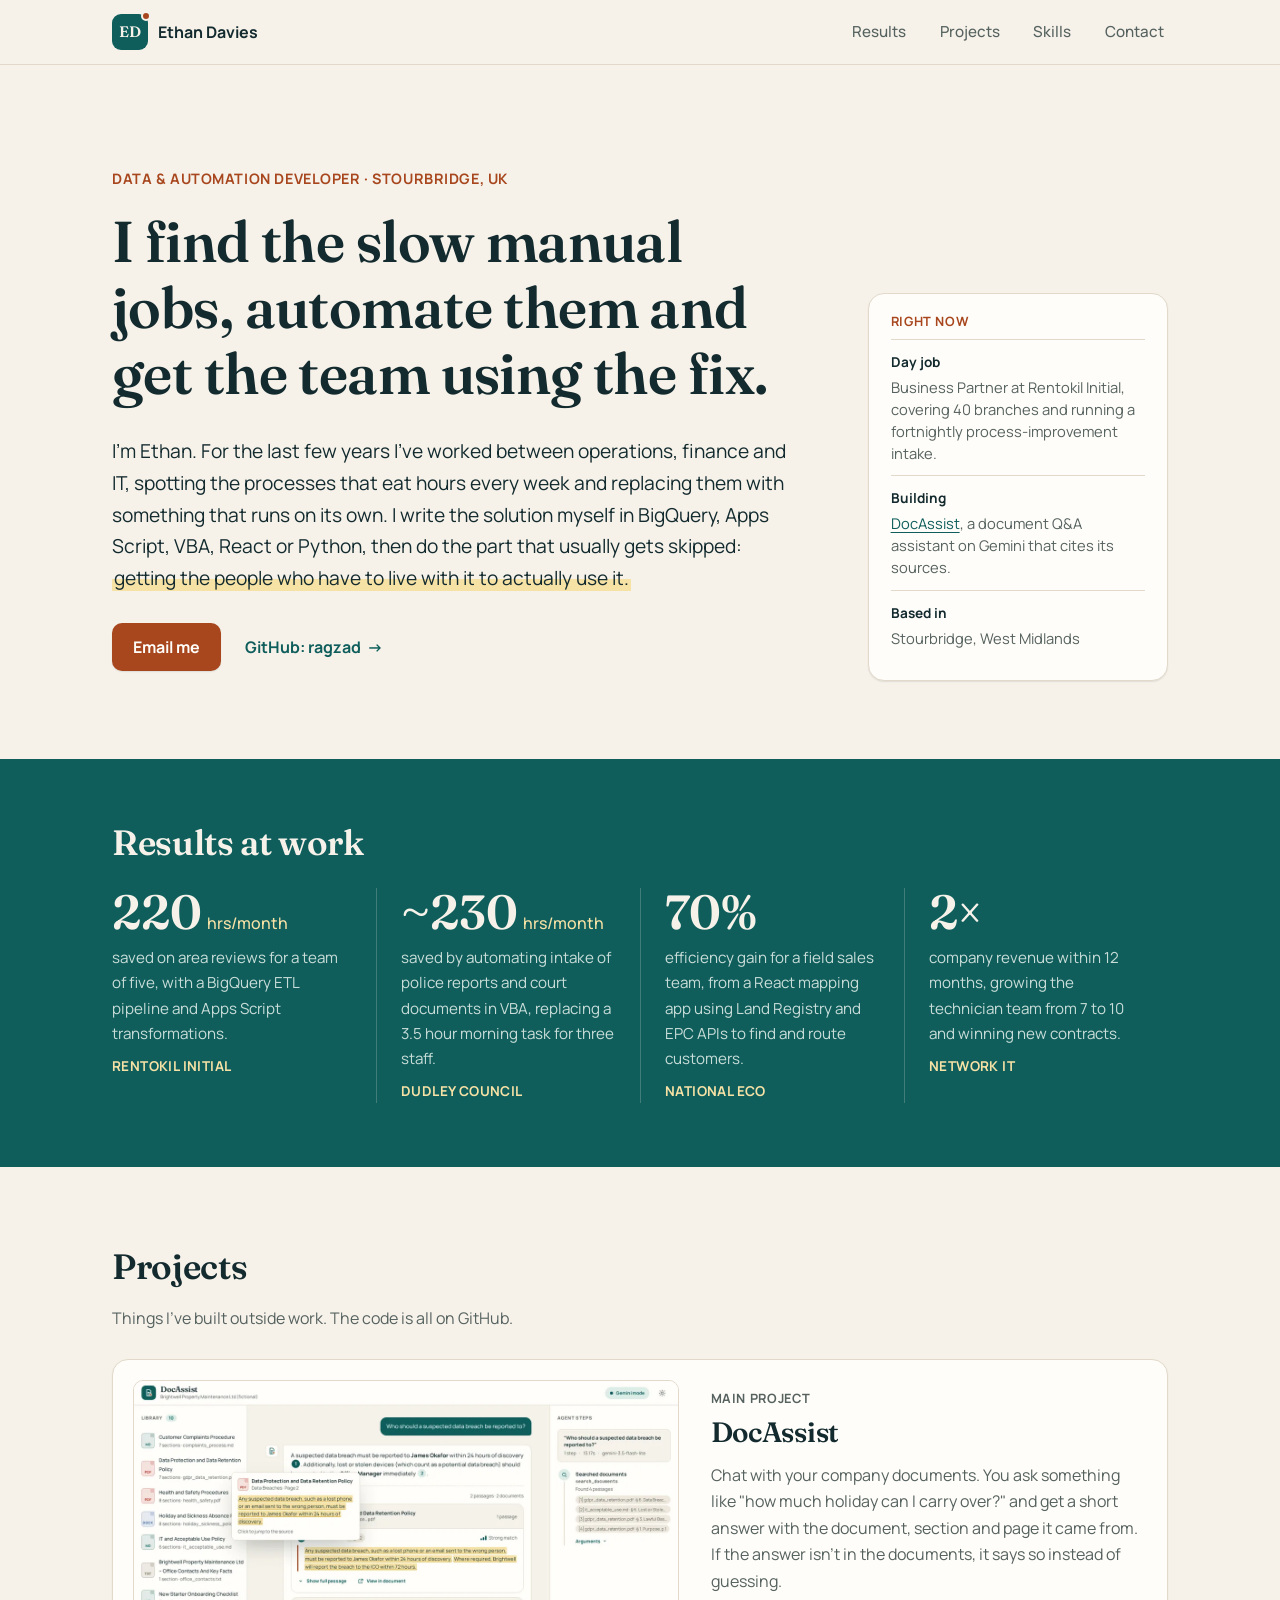
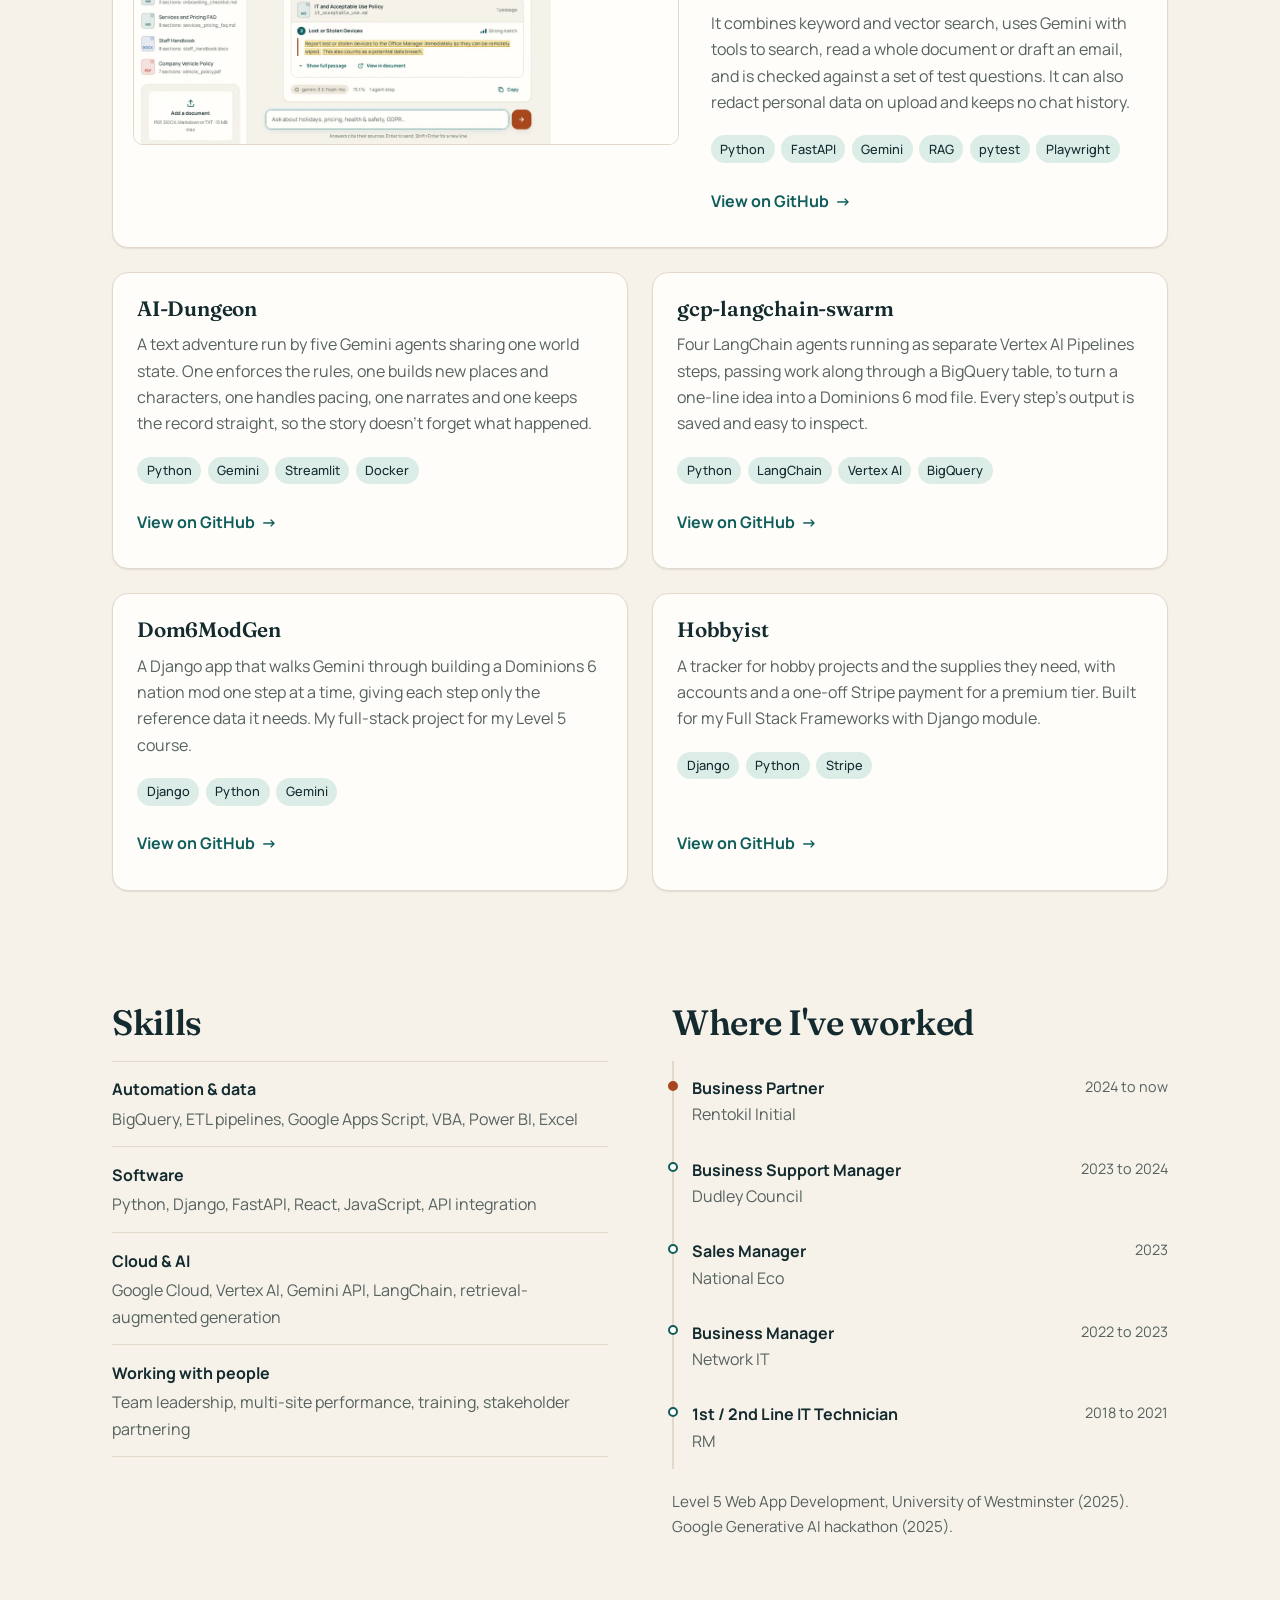
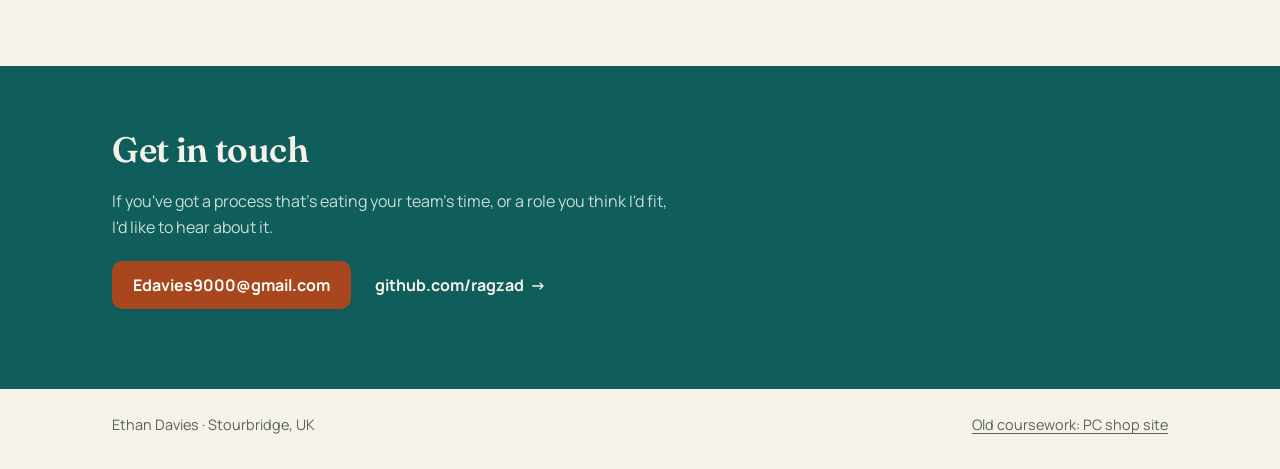
==== index.html @ d1c9dbea "new portfolio homepage" ====
<!doctype html>
<html lang="en-GB">
<head>
  <meta charset="utf-8">
  <meta name="viewport" content="width=device-width, initial-scale=1">
  <title>Ethan Davies · Data &amp; automation developer</title>
  <meta name="description" content="Ethan Davies, data and automation developer in Stourbridge, UK. BigQuery, Apps Script, VBA, Power BI, Python and Gemini.">
  <meta name="color-scheme" content="light dark">
  <meta name="theme-color" content="#0F5E5C">
  <meta property="og:title" content="Ethan Davies · Data &amp; automation developer">
  <meta property="og:description" content="I find slow manual processes, build the automation and get teams using it.">
  <meta property="og:type" content="website">
  <meta property="og:url" content="https://ragzad.github.io/">
  <meta property="og:image" content="https://ragzad.github.io/assets/docassist.jpg">
  <link rel="icon" href="data:image/svg+xml,%3Csvg xmlns='http://www.w3.org/2000/svg' viewBox='0 0 32 32'%3E%3Crect width='32' height='32' rx='7' fill='%230F5E5C'/%3E%3Ctext x='6' y='22' font-family='Georgia,serif' font-size='16' font-weight='700' fill='%23F6F2EA'%3EED%3C/text%3E%3Ccircle cx='26' cy='7' r='3' fill='%23A8471E'/%3E%3C/svg%3E">
  <link rel="preconnect" href="https://fonts.googleapis.com">
  <link rel="preconnect" href="https://fonts.gstatic.com" crossorigin>
  <link rel="stylesheet" href="https://fonts.googleapis.com/css2?family=Fraunces:opsz,wght@9..144,500;9..144,600&family=Manrope:wght@400;500;700&display=swap">
  <link rel="stylesheet" href="assets/site.css">
</head>
<body>
  <a class="skip" href="#main">Skip to content</a>

  <header class="top">
    <div class="wrap top-inner">
      <a class="brand" href="#top" aria-label="Ethan Davies, home">
        <span class="mark" aria-hidden="true">ED</span>
        <span class="brand-name">Ethan Davies</span>
      </a>
      <nav aria-label="Sections">
        <ul>
          <li><a href="#results">Results</a></li>
          <li><a href="#projects">Projects</a></li>
          <li><a href="#skills">Skills</a></li>
          <li><a href="#contact">Contact</a></li>
        </ul>
      </nav>
    </div>
  </header>

  <main id="main">
    <section class="hero wrap" id="top" aria-labelledby="hero-title">
      <div class="hero-main">
      <p class="eyebrow">Data &amp; automation developer · Stourbridge, UK</p>
      <h1 id="hero-title">I find the slow manual jobs, automate them and get the team using the fix.</h1>
      <p class="lead">
        I'm Ethan. For the last few years I've worked between operations, finance and IT, spotting the
        processes that eat hours every week and replacing them with something that runs on its own.
        I write the solution myself in BigQuery, Apps Script, VBA, React or Python, then do the part that
        usually gets skipped: <mark>getting the people who have to live with it to actually use it.</mark>
      </p>
      <p class="hero-links">
        <a class="btn" href="mailto:Edavies9000@gmail.com">Email me</a>
        <a class="link-arrow" href="https://github.com/ragzad">GitHub: ragzad</a>
        <!-- CV download: add when ready
        <a class="link-arrow" href="assets/Ethan-Davies-CV.pdf">Download my CV (PDF)</a>
        -->
      </p>
      </div>
      <aside class="now" aria-label="Right now">
        <h2 class="now-title">Right now</h2>
        <dl>
          <div><dt>Day job</dt><dd>Business Partner at Rentokil Initial, covering 40 branches and running a fortnightly process-improvement intake.</dd></div>
          <div><dt>Building</dt><dd><a href="https://github.com/ragzad/DocAssist">DocAssist</a>, a document Q&amp;A assistant on Gemini that cites its sources.</dd></div>
          <div><dt>Based in</dt><dd>Stourbridge, West Midlands</dd></div>
        </dl>
      </aside>
    </section>

    <section class="results" id="results" aria-labelledby="results-title">
      <div class="wrap">
        <h2 id="results-title">Results at work</h2>
        <ul class="stats">
          <li>
            <p class="num">220<span> hrs/month</span></p>
            <p>saved on area reviews for a team of five, with a BigQuery ETL pipeline and Apps Script transformations.</p>
            <p class="where">Rentokil Initial</p>
          </li>
          <li>
            <p class="num">~230<span> hrs/month</span></p>
            <p>saved by automating intake of police reports and court documents in VBA, replacing a 3.5 hour morning task for three staff.</p>
            <p class="where">Dudley Council</p>
          </li>
          <li>
            <p class="num">70%</p>
            <p>efficiency gain for a field sales team, from a React mapping app using Land Registry and EPC APIs to find and route customers.</p>
            <p class="where">National Eco</p>
          </li>
          <li>
            <p class="num">2&times;</p>
            <p>company revenue within 12 months, growing the technician team from 7 to 10 and winning new contracts.</p>
            <p class="where">Network IT</p>
          </li>
        </ul>
      </div>
    </section>

    <section class="wrap section" id="projects" aria-labelledby="projects-title">
      <h2 id="projects-title">Projects</h2>
      <p class="section-intro">Things I've built outside work. The code is all on GitHub.</p>

      <article class="card feature">
        <a class="shot" href="https://github.com/ragzad/DocAssist" tabindex="-1" aria-hidden="true">
          <picture>
            <source srcset="assets/docassist.webp" type="image/webp">
            <img src="assets/docassist.jpg" width="1200" height="800" loading="lazy" decoding="async"
                 alt="DocAssist answering a question about company policy, with numbered citations and the referenced passages underneath">
          </picture>
        </a>
        <div class="feature-body">
          <p class="tag-line">Main project</p>
          <h3><a href="https://github.com/ragzad/DocAssist">DocAssist</a></h3>
          <p>
            Chat with your company documents. You ask something like "how much holiday can I carry over?" and
            get a short answer with the document, section and page it came from. If the answer isn't in the
            documents, it says so instead of guessing.
          </p>
          <p>
            It combines keyword and vector search, uses Gemini with tools to search, read a whole document or
            draft an email, and is checked against a set of test questions. It can also redact personal data on
            upload and keeps no chat history.
          </p>
          <ul class="tags" aria-label="Built with">
            <li>Python</li><li>FastAPI</li><li>Gemini</li><li>RAG</li><li>pytest</li><li>Playwright</li>
          </ul>
          <a class="link-arrow" href="https://github.com/ragzad/DocAssist">View on GitHub</a>
        </div>
      </article>

      <div class="grid">
        <article class="card">
          <h3><a href="https://github.com/ragzad/AI-Dungeon">AI-Dungeon</a></h3>
          <p>A text adventure run by five Gemini agents sharing one world state. One enforces the rules, one builds new places and characters, one handles pacing, one narrates and one keeps the record straight, so the story doesn't forget what happened.</p>
          <ul class="tags" aria-label="Built with"><li>Python</li><li>Gemini</li><li>Streamlit</li><li>Docker</li></ul>
          <a class="link-arrow" href="https://github.com/ragzad/AI-Dungeon">View on GitHub</a>
        </article>
        <article class="card">
          <h3><a href="https://github.com/ragzad/gcp-langchain-swarm">gcp-langchain-swarm</a></h3>
          <p>Four LangChain agents running as separate Vertex AI Pipelines steps, passing work along through a BigQuery table, to turn a one-line idea into a Dominions 6 mod file. Every step's output is saved and easy to inspect.</p>
          <ul class="tags" aria-label="Built with"><li>Python</li><li>LangChain</li><li>Vertex AI</li><li>BigQuery</li></ul>
          <a class="link-arrow" href="https://github.com/ragzad/gcp-langchain-swarm">View on GitHub</a>
        </article>
        <article class="card">
          <h3><a href="https://github.com/ragzad/Dom6ModGen">Dom6ModGen</a></h3>
          <p>A Django app that walks Gemini through building a Dominions 6 nation mod one step at a time, giving each step only the reference data it needs. My full-stack project for my Level 5 course.</p>
          <ul class="tags" aria-label="Built with"><li>Django</li><li>Python</li><li>Gemini</li></ul>
          <a class="link-arrow" href="https://github.com/ragzad/Dom6ModGen">View on GitHub</a>
        </article>
        <article class="card">
          <h3><a href="https://github.com/ragzad/Hobbyist">Hobbyist</a></h3>
          <p>A tracker for hobby projects and the supplies they need, with accounts and a one-off Stripe payment for a premium tier. Built for my Full Stack Frameworks with Django module.</p>
          <ul class="tags" aria-label="Built with"><li>Django</li><li>Python</li><li>Stripe</li></ul>
          <a class="link-arrow" href="https://github.com/ragzad/Hobbyist">View on GitHub</a>
        </article>
      </div>
    </section>

    <section class="wrap section two-col" id="skills" aria-labelledby="skills-title">
      <div>
        <h2 id="skills-title">Skills</h2>
        <dl class="skills">
          <div><dt>Automation &amp; data</dt><dd>BigQuery, ETL pipelines, Google Apps Script, VBA, Power BI, Excel</dd></div>
          <div><dt>Software</dt><dd>Python, Django, FastAPI, React, JavaScript, API integration</dd></div>
          <div><dt>Cloud &amp; AI</dt><dd>Google Cloud, Vertex AI, Gemini API, LangChain, retrieval-augmented generation</dd></div>
          <div><dt>Working with people</dt><dd>Team leadership, multi-site performance, training, stakeholder partnering</dd></div>
        </dl>
      </div>
      <div>
        <h2 id="work-title">Where I've worked</h2>
        <ol class="timeline" aria-labelledby="work-title">
          <li><span class="role">Business Partner</span> <span class="org">Rentokil Initial</span> <span class="when">2024 to now</span></li>
          <li><span class="role">Business Support Manager</span> <span class="org">Dudley Council</span> <span class="when">2023 to 2024</span></li>
          <li><span class="role">Sales Manager</span> <span class="org">National Eco</span> <span class="when">2023</span></li>
          <li><span class="role">Business Manager</span> <span class="org">Network IT</span> <span class="when">2022 to 2023</span></li>
          <li><span class="role">1st / 2nd Line IT Technician</span> <span class="org">RM</span> <span class="when">2018 to 2021</span></li>
        </ol>
        <p class="edu">Level 5 Web App Development, University of Westminster (2025). Google Generative AI hackathon (2025).</p>
      </div>
    </section>

    <section class="contact" id="contact" aria-labelledby="contact-title">
      <div class="wrap">
        <h2 id="contact-title">Get in touch</h2>
        <p>If you've got a process that's eating your team's time, or a role you think I'd fit, I'd like to hear about it.</p>
        <p class="hero-links">
          <a class="btn" href="mailto:Edavies9000@gmail.com">Edavies9000@gmail.com</a>
          <a class="link-arrow on-dark" href="https://github.com/ragzad">github.com/ragzad</a>
        </p>
      </div>
    </section>
  </main>

  <footer class="foot">
    <div class="wrap foot-inner">
      <p>Ethan Davies · Stourbridge, UK</p>
      <p><a href="pc-shop/">Old coursework: PC shop site</a></p>
    </div>
  </footer>
</body>
</html>
---- assets/site.css ----
/* Harbour & Ember, shared with DocAssist (see github.com/ragzad/DocAssist/blob/main/docs/DESIGN.md) */
:root {
  --harbour: #0F5E5C;
  --ember: #A8471E;
  --parchment: #F6F2EA;
  --honey: #F7E2A6;

  --bg: var(--parchment);
  --surface: #FFFDF9;
  --surface-2: #EFE8DC;
  --line: #E2D9CA;
  --text: #132A2E;
  --muted: #56625F;
  --primary: var(--harbour);
  --primary-soft: #DCEDE8;
  --accent: var(--ember);
  --mark: var(--honey);
  --band: var(--harbour);
  --band-text: #F6F2EA;
  --band-muted: #C9DDD8;

  --font-display: "Fraunces", Georgia, "Times New Roman", serif;
  --font-body: "Manrope", system-ui, -apple-system, "Segoe UI", Roboto, sans-serif;

  --r-sm: 6px; --r-md: 10px; --r-lg: 16px;
  --shadow-1: 0 1px 2px rgba(19, 42, 46, .06), 0 1px 1px rgba(19, 42, 46, .04);
  --shadow-2: 0 6px 20px rgba(19, 42, 46, .08), 0 2px 4px rgba(19, 42, 46, .05);
  --t: 180ms cubic-bezier(.2, .7, .2, 1);
  --wrap: 1120px;
}

@media (prefers-color-scheme: dark) {
  :root {
    --bg: #0C1719;
    --surface: #122225;
    --surface-2: #18302F;
    --line: #24403F;
    --text: #E9F1EE;
    --muted: #9DB2AD;
    --primary: #5FC9BB;
    --primary-soft: #173A37;
    --accent: #F2A574;
    --mark: #5A4A1C;
    --band: #102B2B;
    --band-text: #E9F1EE;
    --band-muted: #9DB2AD;
    --shadow-1: 0 1px 2px rgba(0, 0, 0, .35);
    --shadow-2: 0 8px 24px rgba(0, 0, 0, .35);
  }
}

*, *::before, *::after { box-sizing: border-box; }
html { scroll-behavior: smooth; -webkit-text-size-adjust: 100%; }
body {
  margin: 0;
  background: var(--bg);
  color: var(--text);
  font: 400 1rem/1.65 var(--font-body);
  text-rendering: optimizeLegibility;
}
img { max-width: 100%; height: auto; display: block; }
a { color: var(--primary); text-underline-offset: 3px; text-decoration-thickness: 1px; }
a:hover { text-decoration-thickness: 2px; }
:focus-visible { outline: 3px solid var(--accent); outline-offset: 3px; border-radius: 4px; }
h1, h2, h3 { font-family: var(--font-display); font-weight: 600; line-height: 1.15; margin: 0 0 .5em; letter-spacing: -.01em; }
h2 { font-size: clamp(1.6rem, 1.2rem + 1.4vw, 2.2rem); }
h3 { font-size: 1.3rem; }
p { margin: 0 0 1em; }
ul, ol { margin: 0; padding: 0; list-style: none; }

.wrap { max-width: var(--wrap); margin: 0 auto; padding: 0 clamp(1.1rem, 4vw, 2rem); }
.skip { position: absolute; left: -999px; top: .5rem; background: var(--surface); padding: .5rem 1rem; z-index: 10; }
.skip:focus { left: .5rem; }

/* Top bar */
.top { border-bottom: 1px solid var(--line); background: var(--bg); position: sticky; top: 0; z-index: 5; }
.top-inner { display: flex; align-items: center; justify-content: space-between; gap: 1rem; min-height: 64px; }
.brand { display: inline-flex; align-items: center; gap: .65rem; text-decoration: none; color: var(--text); font-weight: 700; }
.mark {
  position: relative; display: inline-grid; place-items: center;
  width: 36px; height: 36px; border-radius: 9px;
  background: var(--harbour); color: var(--parchment);
  font: 600 .95rem/1 var(--font-display);
}
.mark::after {
  content: ""; position: absolute; top: -3px; right: -3px;
  width: 10px; height: 10px; border-radius: 50%;
  background: var(--ember); border: 2px solid var(--bg);
}
.top nav ul { display: flex; gap: clamp(.4rem, 2vw, 1.6rem); }
.top nav a {
  display: inline-block; padding: .55rem .25rem; color: var(--muted);
  text-decoration: none; font-weight: 500; font-size: .95rem;
}
.top nav a:hover { color: var(--text); }

/* Hero */
.hero { padding-top: clamp(3rem, 8vw, 6.5rem); padding-bottom: clamp(2.5rem, 6vw, 4.5rem); }
.eyebrow { color: var(--accent); font-weight: 700; font-size: .9rem; letter-spacing: .04em; text-transform: uppercase; margin-bottom: 1.1rem; }
.hero h1 { font-size: clamp(2.1rem, 1.3rem + 3.6vw, 3.6rem); max-width: 18ch; font-weight: 600; }
.lead { font-size: clamp(1.05rem, 1rem + .3vw, 1.2rem); max-width: 62ch; color: var(--text); }
mark { background: linear-gradient(transparent 55%, var(--mark) 55%); color: inherit; padding: 0 .1em; }
.hero-links { display: flex; flex-wrap: wrap; align-items: center; gap: .75rem 1.5rem; margin-top: 1.75rem; }

.btn {
  display: inline-flex; align-items: center; min-height: 46px; padding: .7rem 1.3rem;
  background: var(--ember); color: #FFFDF9; border-radius: var(--r-md);
  font-weight: 700; text-decoration: none; box-shadow: var(--shadow-1);
  transition: transform var(--t), box-shadow var(--t);
}
.btn:hover { transform: translateY(-1px); box-shadow: var(--shadow-2); }
@media (prefers-color-scheme: dark) { .btn { color: #1B0E07; } }
.link-arrow { font-weight: 700; text-decoration: none; display: inline-flex; align-items: center; min-height: 44px; }
.link-arrow::after { content: "\2192"; margin-left: .4em; transition: transform var(--t); }
.link-arrow:hover::after { transform: translateX(3px); }
.link-arrow:hover { text-decoration: underline; }

.hero { display: grid; grid-template-columns: minmax(0, 1fr) 300px; gap: clamp(2rem, 5vw, 4.5rem); align-items: end; }
.now { background: var(--surface); border: 1px solid var(--line); border-radius: var(--r-lg); padding: 1.25rem 1.35rem; box-shadow: var(--shadow-1); margin-bottom: .4rem; }
.now-title { font: 700 .8rem/1.2 var(--font-body); letter-spacing: .05em; text-transform: uppercase; color: var(--accent); margin-bottom: .6rem; }
.now dl { margin: 0; }
.now div { padding: .7rem 0; border-top: 1px solid var(--line); }
.now dt { font-weight: 700; font-size: .85rem; }
.now dd { margin: .15rem 0 0; color: var(--muted); font-size: .92rem; line-height: 1.5; }
@media (max-width: 960px) { .hero { grid-template-columns: 1fr; } .now { max-width: 520px; } }

/* Results band */
.results { background: var(--band); color: var(--band-text); padding: clamp(2.5rem, 6vw, 4rem) 0; }
.results h2 { color: var(--band-text); margin-bottom: 1.5rem; }
.stats { display: grid; grid-template-columns: repeat(4, 1fr); gap: 0; }
.stats li { padding: 0 1.5rem; border-left: 1px solid rgba(246, 242, 234, .22); }
.stats li:first-child { padding-left: 0; border-left: 0; }
.stats p { font-size: .95rem; color: var(--band-muted); margin-bottom: .6rem; }
.stats .num {
  font: 600 clamp(2.2rem, 1.6rem + 2vw, 3rem)/1 var(--font-display);
  color: var(--band-text); margin-bottom: .6rem;
}
.stats .num span { font: 500 1rem/1 var(--font-body); color: var(--honey); margin-left: .15rem; }
.stats .where { color: var(--honey); font-weight: 700; font-size: .85rem; letter-spacing: .03em; text-transform: uppercase; margin: 0; }

/* Sections */
.section { padding-top: clamp(3rem, 7vw, 5rem); padding-bottom: clamp(1rem, 3vw, 2rem); }
.section-intro { color: var(--muted); margin-bottom: 1.75rem; }

.card {
  background: var(--surface); border: 1px solid var(--line); border-radius: var(--r-lg);
  padding: 1.5rem; box-shadow: var(--shadow-1);
  display: flex; flex-direction: column;
}
.card h3 a { color: var(--text); text-decoration: none; }
.card h3 a:hover { color: var(--primary); text-decoration: underline; }
.card p { color: var(--muted); }
.card .link-arrow { margin-top: auto; align-self: flex-start; }

.feature { display: grid; grid-template-columns: 1.25fr 1fr; gap: 2rem; padding: 1.25rem; margin-bottom: 1.5rem; }
.feature .shot { border-radius: var(--r-md); overflow: hidden; border: 1px solid var(--line); align-self: start; }
.feature .shot img { transition: transform 400ms cubic-bezier(.2, .7, .2, 1); }
.feature:hover .shot img { transform: scale(1.015); }
.feature-body { display: flex; flex-direction: column; padding: .5rem .5rem .25rem 0; }
.feature-body h3 { font-size: 1.75rem; }
.tag-line { color: var(--accent); font-weight: 700; font-size: .8rem; letter-spacing: .05em; text-transform: uppercase; margin-bottom: .4rem; }

.grid { display: grid; grid-template-columns: repeat(2, 1fr); gap: 1.5rem; }

.tags { display: flex; flex-wrap: wrap; gap: .4rem; margin: .25rem 0 1rem; }
.tags li {
  font-size: .8rem; font-weight: 500; padding: .2rem .6rem; border-radius: 999px;
  background: var(--primary-soft); color: var(--text);
}

/* Skills + work */
.two-col { display: grid; grid-template-columns: 1fr 1fr; gap: clamp(2rem, 5vw, 4rem); }
.skills div { padding: .9rem 0; border-top: 1px solid var(--line); }
.skills div:last-child { border-bottom: 1px solid var(--line); }
.skills dt { font-weight: 700; margin-bottom: .2rem; }
.skills dd { margin: 0; color: var(--muted); }

.timeline li {
  display: grid; grid-template-columns: 1fr auto; column-gap: 1rem;
  padding: .9rem 0 .9rem 1.1rem; border-left: 2px solid var(--line); position: relative;
}
.timeline li::before {
  content: ""; position: absolute; left: -6px; top: 1.25rem;
  width: 10px; height: 10px; border-radius: 50%; background: var(--surface); border: 2px solid var(--primary);
}
.timeline li:first-child::before { background: var(--accent); border-color: var(--accent); }
.timeline .role { font-weight: 700; }
.timeline .org { color: var(--muted); grid-column: 1; }
.timeline .when { grid-column: 2; grid-row: 1 / span 2; color: var(--muted); font-size: .9rem; white-space: nowrap; }
.edu { color: var(--muted); font-size: .95rem; margin-top: 1.25rem; }

/* Contact */
.contact { margin-top: clamp(3rem, 7vw, 5rem); background: var(--band); color: var(--band-text); padding: clamp(2.5rem, 6vw, 4rem) 0; }
.contact h2 { color: var(--band-text); }
.contact p { color: var(--band-muted); max-width: 56ch; }
.contact .hero-links { margin-top: 1.25rem; }
.on-dark { color: var(--band-text); }

/* Footer */
.foot { padding: 1.5rem 0 2rem; color: var(--muted); font-size: .9rem; }
.foot-inner { display: flex; flex-wrap: wrap; justify-content: space-between; gap: .5rem 1.5rem; }
.foot p { margin: 0; }
.foot a { color: var(--muted); }
.foot a:hover { color: var(--primary); }

/* Responsive */
@media (max-width: 960px) {
  .stats { grid-template-columns: repeat(2, 1fr); row-gap: 2rem; }
  .stats li:nth-child(3) { padding-left: 0; border-left: 0; }
  .feature { grid-template-columns: 1fr; gap: 1.25rem; }
  .feature-body { padding: 0 .25rem .25rem; }
}
@media (max-width: 760px) {
  .grid, .two-col { grid-template-columns: 1fr; }
}
@media (max-width: 560px) {
  .brand-name { display: none; }
  .top nav ul { gap: .1rem; }
  .top nav a { padding: .6rem .45rem; font-size: .9rem; }
  .stats { grid-template-columns: 1fr; row-gap: 1.75rem; }
  .stats li { padding: 0 0 1.75rem; border-left: 0; border-bottom: 1px solid rgba(246, 242, 234, .22); }
  .stats li:last-child { border-bottom: 0; padding-bottom: 0; }
  .card { padding: 1.25rem; }
  .feature { padding: 1rem; }
}

@media (prefers-reduced-motion: reduce) {
  html { scroll-behavior: auto; }
  *, *::before, *::after { transition-duration: 0ms !important; animation-duration: 0ms !important; }
}
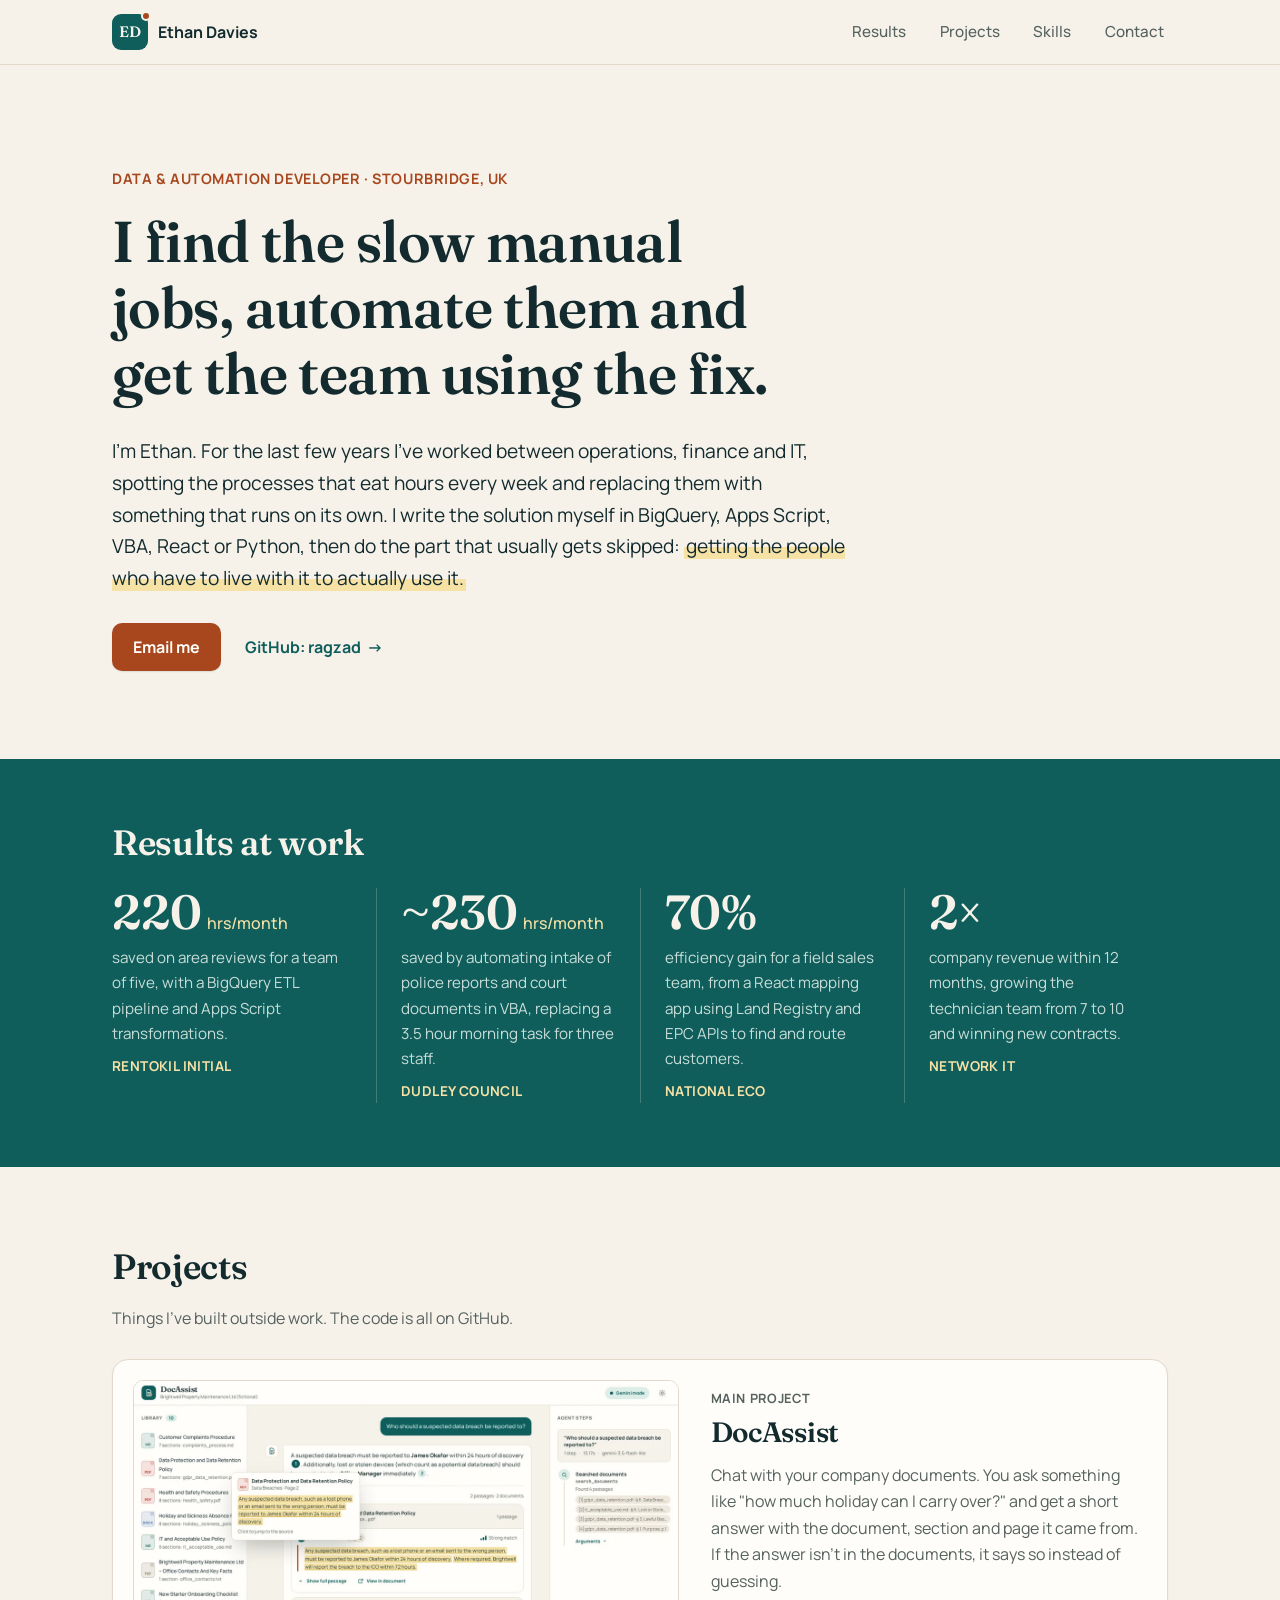
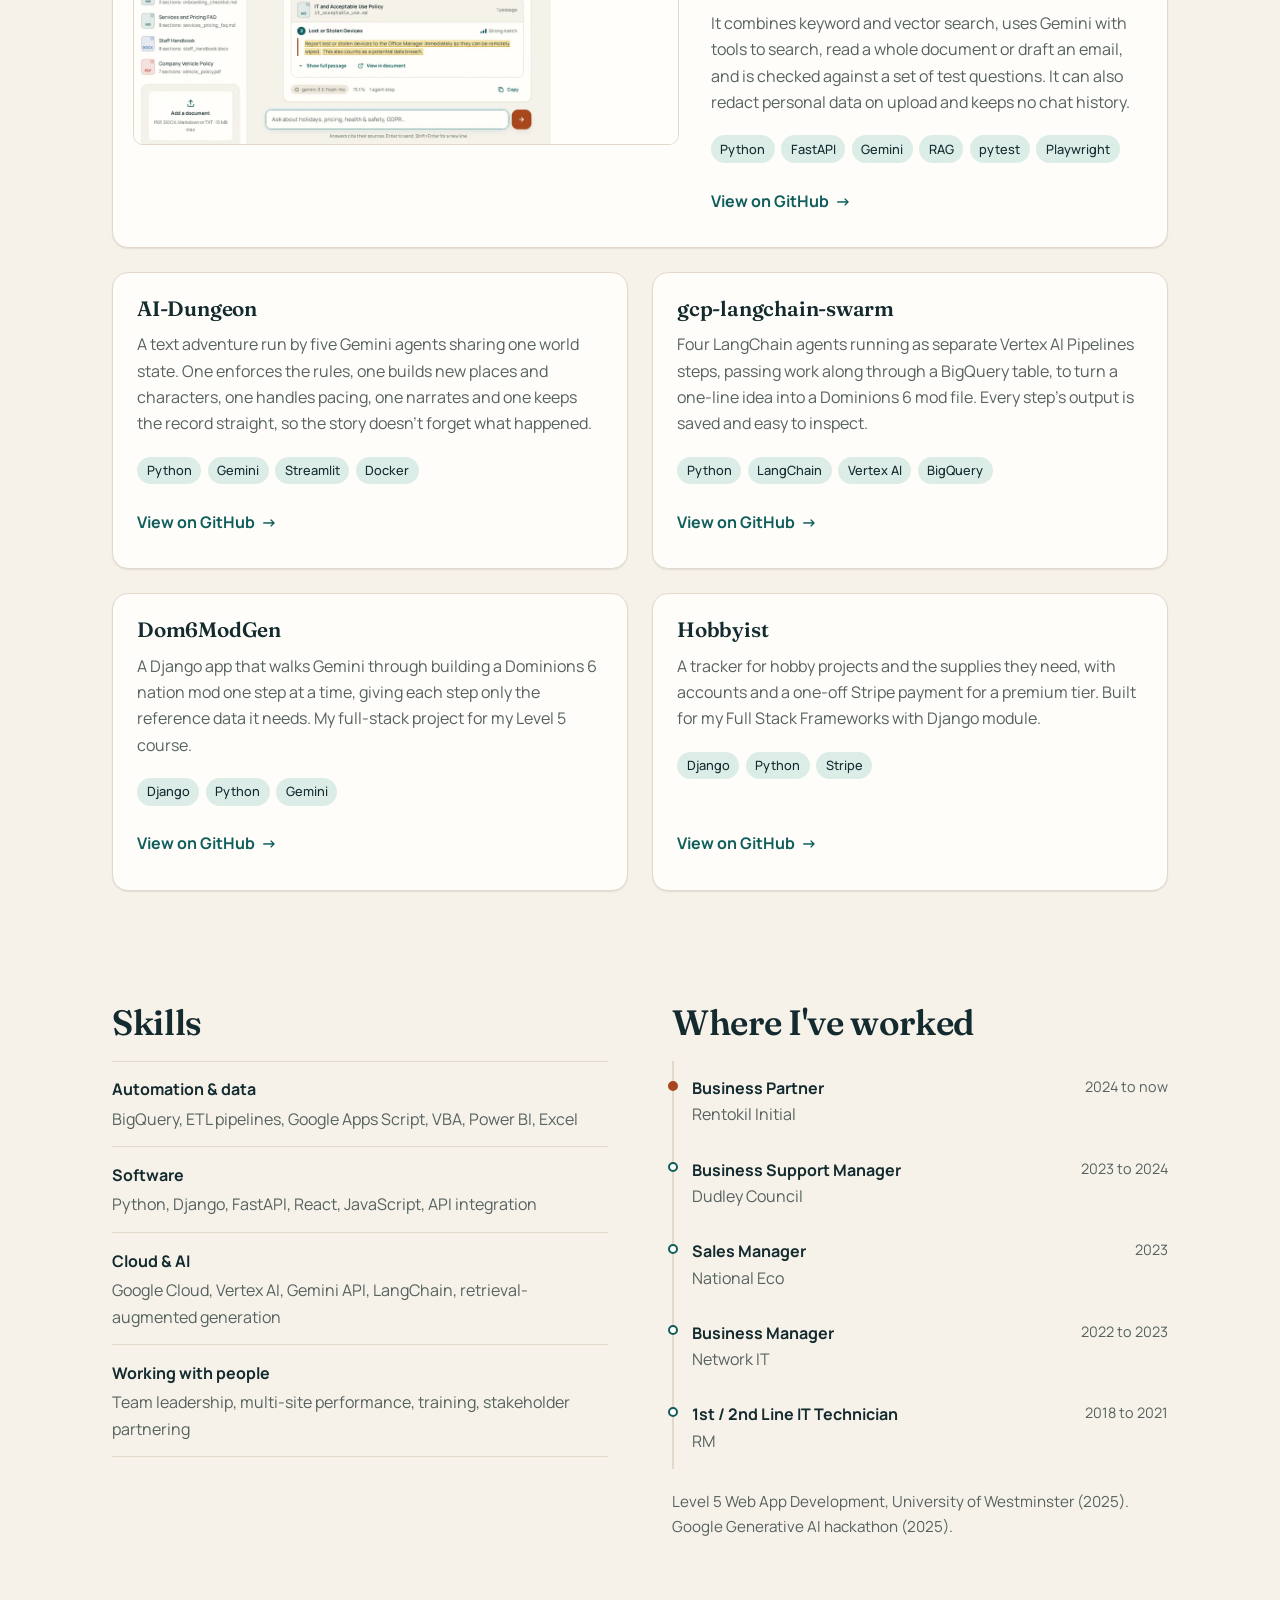
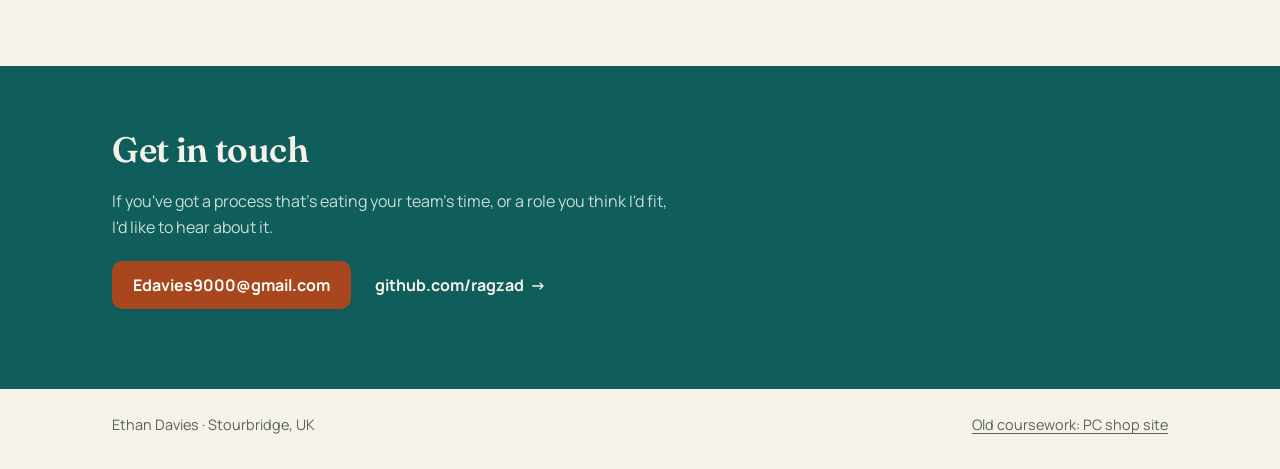
==== commit 72085c06: "drop the right now card" ====
--- a/index.html
+++ b/index.html
@@ -57,14 +57,6 @@
         -->
       </p>
       </div>
-      <aside class="now" aria-label="Right now">
-        <h2 class="now-title">Right now</h2>
-        <dl>
-          <div><dt>Day job</dt><dd>Business Partner at Rentokil Initial, covering 40 branches and running a fortnightly process-improvement intake.</dd></div>
-          <div><dt>Building</dt><dd><a href="https://github.com/ragzad/DocAssist">DocAssist</a>, a document Q&amp;A assistant on Gemini that cites its sources.</dd></div>
-          <div><dt>Based in</dt><dd>Stourbridge, West Midlands</dd></div>
-        </dl>
-      </aside>
     </section>
 
     <section class="results" id="results" aria-labelledby="results-title">
--- a/assets/site.css
+++ b/assets/site.css
@@ -115,14 +115,7 @@
 .link-arrow:hover::after { transform: translateX(3px); }
 .link-arrow:hover { text-decoration: underline; }
 
-.hero { display: grid; grid-template-columns: minmax(0, 1fr) 300px; gap: clamp(2rem, 5vw, 4.5rem); align-items: end; }
-.now { background: var(--surface); border: 1px solid var(--line); border-radius: var(--r-lg); padding: 1.25rem 1.35rem; box-shadow: var(--shadow-1); margin-bottom: .4rem; }
-.now-title { font: 700 .8rem/1.2 var(--font-body); letter-spacing: .05em; text-transform: uppercase; color: var(--accent); margin-bottom: .6rem; }
-.now dl { margin: 0; }
-.now div { padding: .7rem 0; border-top: 1px solid var(--line); }
-.now dt { font-weight: 700; font-size: .85rem; }
-.now dd { margin: .15rem 0 0; color: var(--muted); font-size: .92rem; line-height: 1.5; }
-@media (max-width: 960px) { .hero { grid-template-columns: 1fr; } .now { max-width: 520px; } }
+
 
 /* Results band */
 .results { background: var(--band); color: var(--band-text); padding: clamp(2.5rem, 6vw, 4rem) 0; }
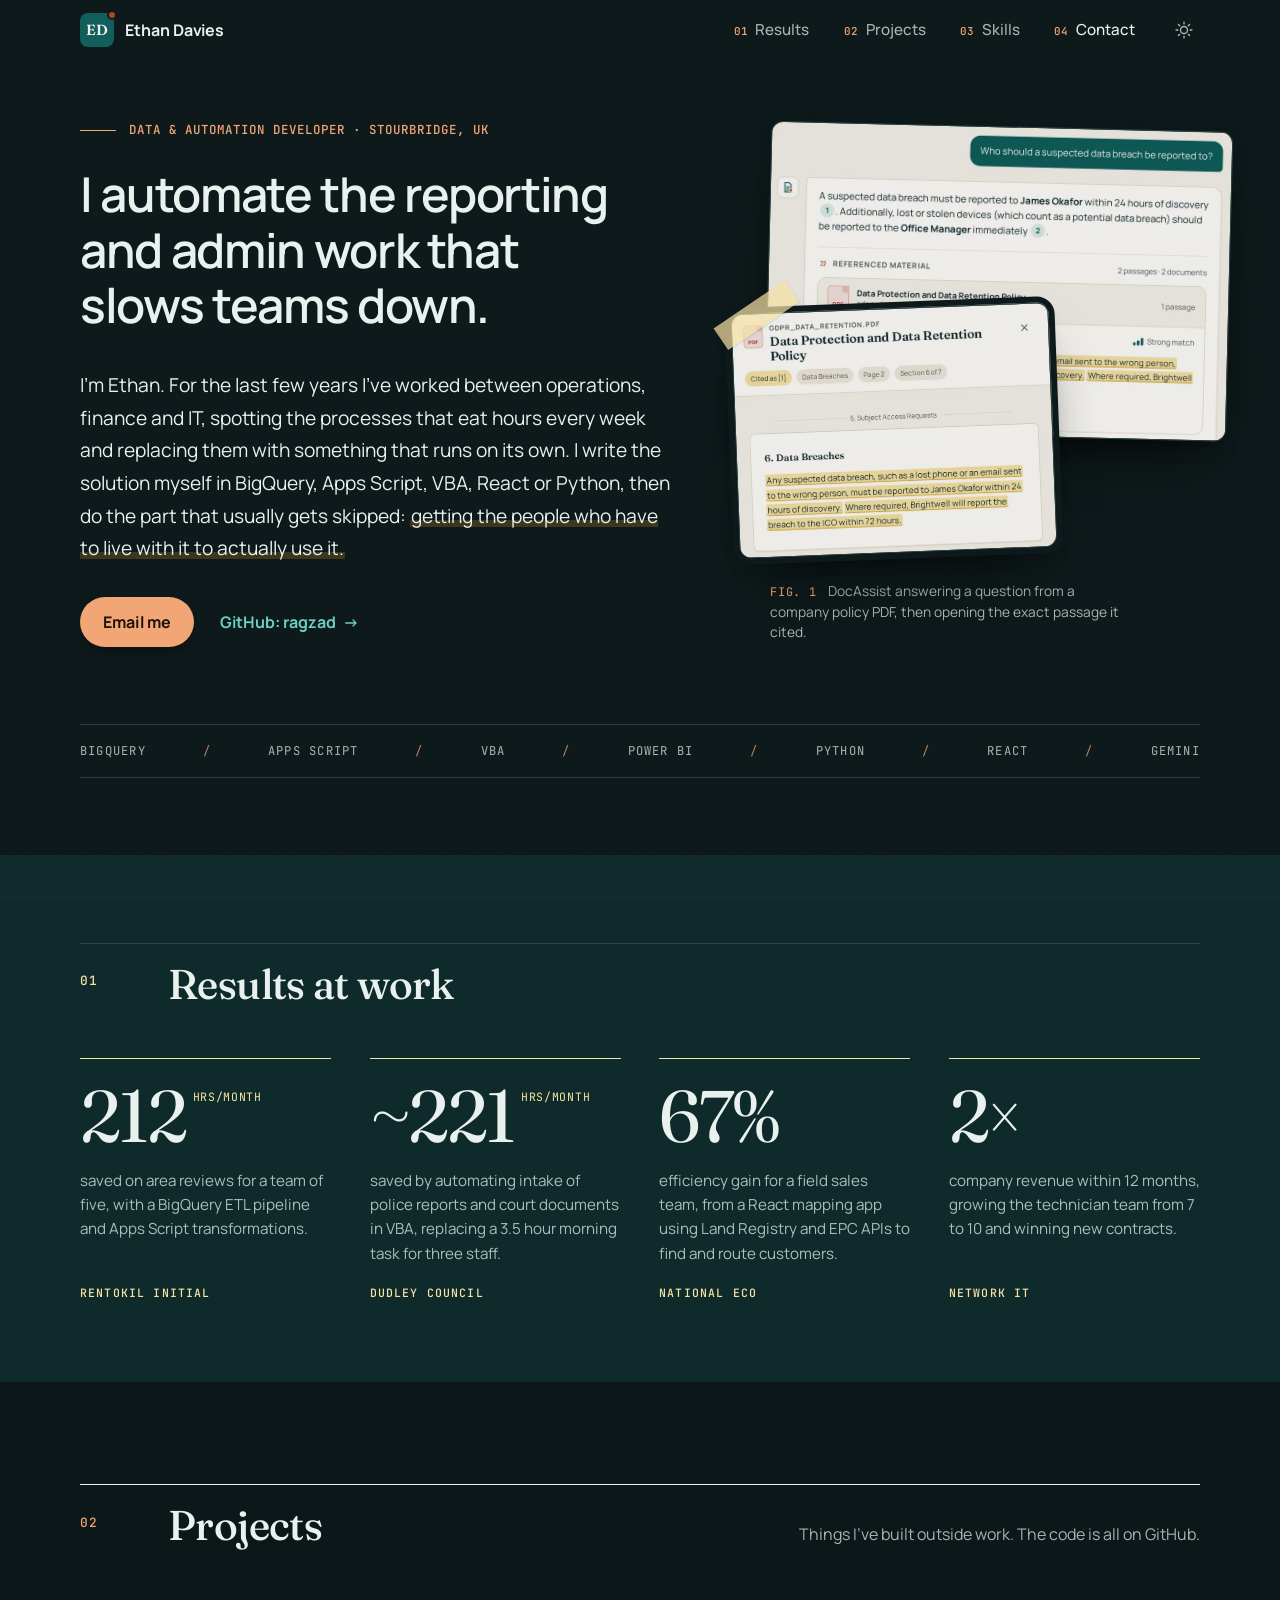
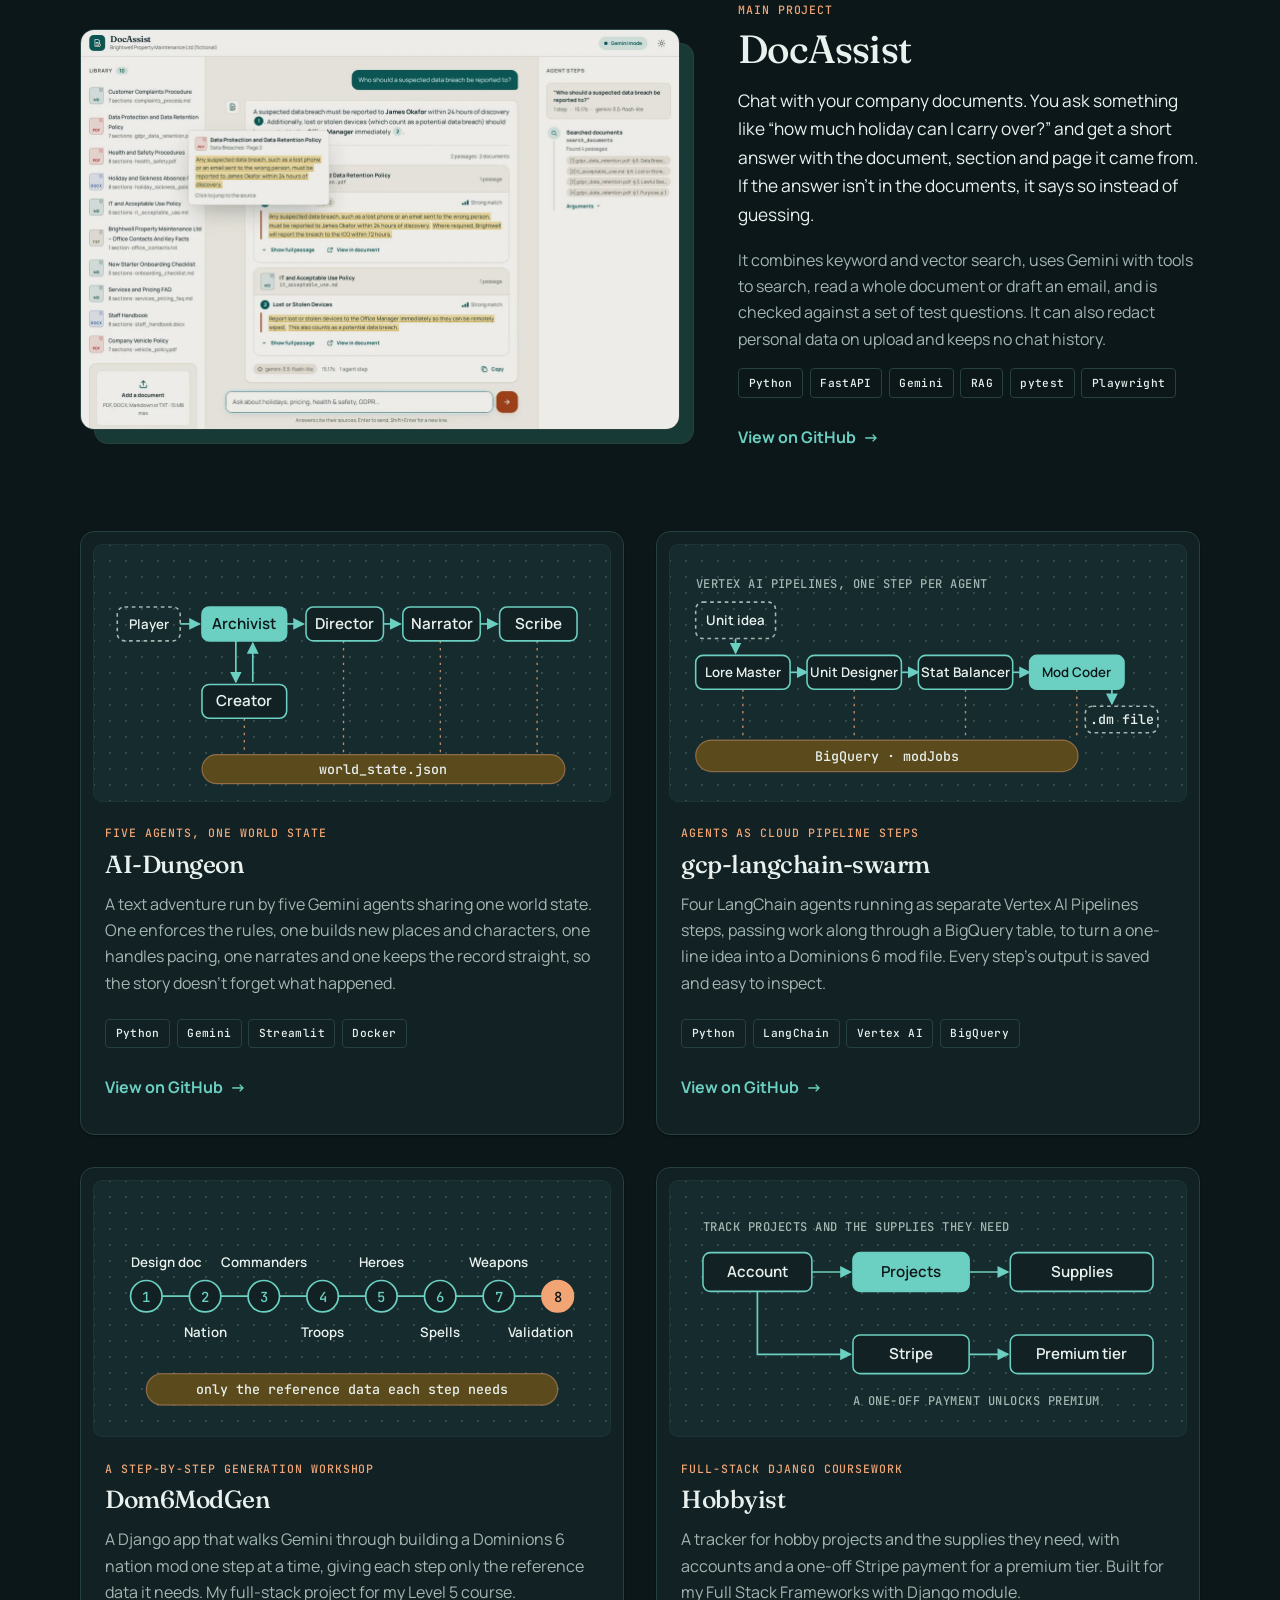
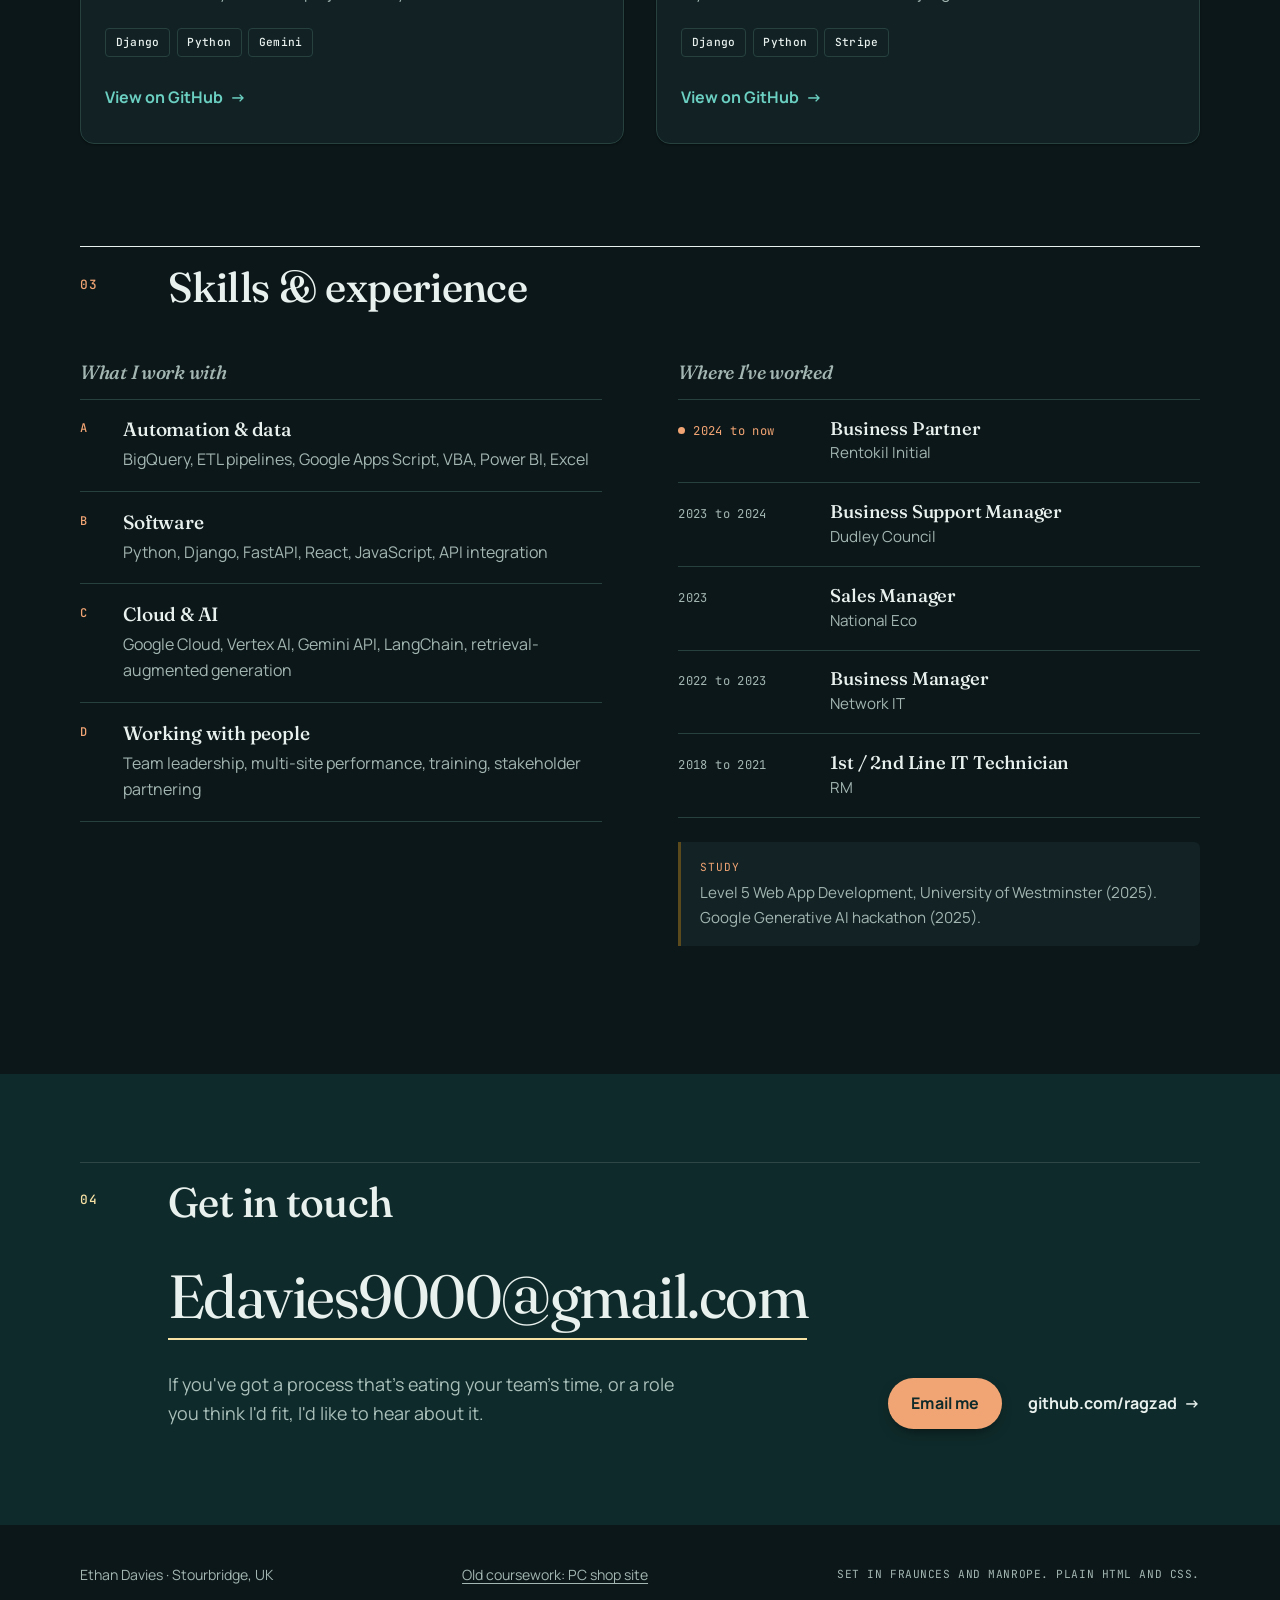
==== commit 552781fd: "redesign homepage, dark by default with a theme toggle" ====
--- a/index.html
+++ b/index.html
@@ -1,85 +1,139 @@
 <!doctype html>
-<html lang="en-GB">
+<html lang="en-GB" class="no-js">
 <head>
   <meta charset="utf-8">
   <meta name="viewport" content="width=device-width, initial-scale=1">
   <title>Ethan Davies · Data &amp; automation developer</title>
   <meta name="description" content="Ethan Davies, data and automation developer in Stourbridge, UK. BigQuery, Apps Script, VBA, Power BI, Python and Gemini.">
-  <meta name="color-scheme" content="light dark">
-  <meta name="theme-color" content="#0F5E5C">
+  <meta name="color-scheme" content="dark light">
+  <meta name="theme-color" content="#0C1719">
+  <script>
+    (function () {
+      var d = document.documentElement, t = 'dark';
+      try { t = localStorage.getItem('theme') === 'light' ? 'light' : 'dark'; } catch (e) {}
+      d.setAttribute('data-theme', t);
+      d.className = d.className.replace('no-js', 'js');
+    })();
+  </script>
+  <link rel="canonical" href="https://ragzad.github.io/">
   <meta property="og:title" content="Ethan Davies · Data &amp; automation developer">
-  <meta property="og:description" content="I find slow manual processes, build the automation and get teams using it.">
+  <meta property="og:description" content="I automate the reporting and admin work that slows teams down.">
   <meta property="og:type" content="website">
   <meta property="og:url" content="https://ragzad.github.io/">
-  <meta property="og:image" content="https://ragzad.github.io/assets/docassist.jpg">
-  <link rel="icon" href="data:image/svg+xml,%3Csvg xmlns='http://www.w3.org/2000/svg' viewBox='0 0 32 32'%3E%3Crect width='32' height='32' rx='7' fill='%230F5E5C'/%3E%3Ctext x='6' y='22' font-family='Georgia,serif' font-size='16' font-weight='700' fill='%23F6F2EA'%3EED%3C/text%3E%3Ccircle cx='26' cy='7' r='3' fill='%23A8471E'/%3E%3C/svg%3E">
+  <meta property="og:site_name" content="Ethan Davies">
+  <meta property="og:locale" content="en_GB">
+  <meta property="og:image" content="https://ragzad.github.io/assets/og.jpg">
+  <meta property="og:image:width" content="1200">
+  <meta property="og:image:height" content="630">
+  <meta property="og:image:alt" content="Ethan Davies, data and automation developer. I automate the reporting and admin work that slows teams down.">
+  <meta name="twitter:card" content="summary_large_image">
+  <link rel="icon" href="assets/favicon.svg" type="image/svg+xml">
+  <link rel="apple-touch-icon" href="assets/apple-touch-icon.png">
   <link rel="preconnect" href="https://fonts.googleapis.com">
   <link rel="preconnect" href="https://fonts.gstatic.com" crossorigin>
-  <link rel="stylesheet" href="https://fonts.googleapis.com/css2?family=Fraunces:opsz,wght@9..144,500;9..144,600&family=Manrope:wght@400;500;700&display=swap">
+  <link rel="stylesheet" href="https://fonts.googleapis.com/css2?family=Fraunces:ital,opsz,wght@0,9..144,300..600;1,9..144,400..500&family=JetBrains+Mono:wght@400;500&family=Manrope:wght@400;500;700&display=swap">
+  <link rel="preload" as="image" href="assets/hero-answer.webp" type="image/webp">
   <link rel="stylesheet" href="assets/site.css">
+  <script src="assets/site.js" defer></script>
 </head>
 <body>
   <a class="skip" href="#main">Skip to content</a>
 
-  <header class="top">
+  <header class="top" id="top-bar">
     <div class="wrap top-inner">
-      <a class="brand" href="#top" aria-label="Ethan Davies, home">
+      <a class="brand" href="#top" aria-label="Ethan Davies, back to top">
         <span class="mark" aria-hidden="true">ED</span>
         <span class="brand-name">Ethan Davies</span>
       </a>
+      <div class="top-right">
       <nav aria-label="Sections">
         <ul>
-          <li><a href="#results">Results</a></li>
-          <li><a href="#projects">Projects</a></li>
-          <li><a href="#skills">Skills</a></li>
-          <li><a href="#contact">Contact</a></li>
+          <li><a href="#results"><span class="n" aria-hidden="true">01</span>Results</a></li>
+          <li><a href="#projects"><span class="n" aria-hidden="true">02</span>Projects</a></li>
+          <li><a href="#skills"><span class="n" aria-hidden="true">03</span>Skills</a></li>
+          <li><a href="#contact"><span class="n" aria-hidden="true">04</span>Contact</a></li>
         </ul>
       </nav>
+      <button class="theme-toggle" type="button" aria-label="Light mode" aria-pressed="false" title="Switch to light mode">
+        <svg class="sun" viewBox="0 0 24 24" fill="none" stroke="currentColor" stroke-width="1.6" stroke-linecap="round" aria-hidden="true" focusable="false"><circle cx="12" cy="12" r="4.2"/><path d="M12 2.5v2.2M12 19.3v2.2M2.5 12h2.2M19.3 12h2.2M5.3 5.3l1.6 1.6M17.1 17.1l1.6 1.6M5.3 18.7l1.6-1.6M17.1 6.9l1.6-1.6"/></svg>
+        <svg class="moon" viewBox="0 0 24 24" fill="none" stroke="currentColor" stroke-width="1.6" stroke-linejoin="round" aria-hidden="true" focusable="false"><path d="M20 14.6A8.2 8.2 0 0 1 9.4 4a8.2 8.2 0 1 0 10.6 10.6z"/></svg>
+      </button>
+      </div>
     </div>
   </header>
 
   <main id="main">
-    <section class="hero wrap" id="top" aria-labelledby="hero-title">
-      <div class="hero-main">
-      <p class="eyebrow">Data &amp; automation developer · Stourbridge, UK</p>
-      <h1 id="hero-title">I find the slow manual jobs, automate them and get the team using the fix.</h1>
-      <p class="lead">
-        I'm Ethan. For the last few years I've worked between operations, finance and IT, spotting the
-        processes that eat hours every week and replacing them with something that runs on its own.
-        I write the solution myself in BigQuery, Apps Script, VBA, React or Python, then do the part that
-        usually gets skipped: <mark>getting the people who have to live with it to actually use it.</mark>
-      </p>
-      <p class="hero-links">
-        <a class="btn" href="mailto:Edavies9000@gmail.com">Email me</a>
-        <a class="link-arrow" href="https://github.com/ragzad">GitHub: ragzad</a>
-        <!-- CV download: add when ready
-        <a class="link-arrow" href="assets/Ethan-Davies-CV.pdf">Download my CV (PDF)</a>
-        -->
-      </p>
+    <section class="hero" id="top" aria-labelledby="hero-title">
+      <div class="wrap hero-grid">
+        <div class="hero-main">
+          <p class="eyebrow">Data &amp; automation developer · Stourbridge, UK</p>
+          <h1 id="hero-title">I automate the reporting and admin work that slows teams down.</h1>
+          <p class="lead">
+            I'm Ethan. For the last few years I've worked between operations, finance and IT, spotting the
+            processes that eat hours every week and replacing them with something that runs on its own.
+            I write the solution myself in BigQuery, Apps Script, VBA, React or Python, then do the part that
+            usually gets skipped: <mark>getting the people who have to live with it to actually use it.</mark>
+          </p>
+          <p class="hero-links">
+            <a class="btn" href="mailto:Edavies9000@gmail.com">Email me</a>
+            <a class="link-arrow" href="https://github.com/ragzad">GitHub: ragzad</a>
+            <!-- CV download: add when ready
+            <a class="link-arrow" href="assets/Ethan-Davies-CV.pdf">Download my CV (PDF)</a>
+            -->
+          </p>
+        </div>
+
+        <figure class="plate" aria-labelledby="fig1">
+          <div class="plate-stack">
+            <a class="plate-back" href="https://github.com/ragzad/DocAssist" tabindex="-1" aria-hidden="true">
+              <picture>
+                <source srcset="assets/hero-answer.webp" type="image/webp">
+                <img src="assets/hero-answer.jpg" width="1000" height="668" fetchpriority="high" decoding="async" alt="">
+              </picture>
+            </a>
+            <div class="plate-front">
+              <picture>
+                <source srcset="assets/hero-source.webp" type="image/webp">
+                <img src="assets/hero-source.jpg" width="760" height="585" decoding="async"
+                     alt="The cited passage opened in the source document, section 6 on page 2, with the matching sentences highlighted">
+              </picture>
+            </div>
+          </div>
+          <figcaption id="fig1"><span class="fig-n">Fig. 1</span> DocAssist answering a question from a company policy PDF, then opening the exact passage it cited.</figcaption>
+        </figure>
+      </div>
+
+      <div class="wrap">
+        <p class="dateline" aria-label="Tools I use most">
+          <span>BigQuery</span><span class="sep" aria-hidden="true">/</span><span>Apps Script</span><span class="sep" aria-hidden="true">/</span><span>VBA</span><span class="sep" aria-hidden="true">/</span><span>Power BI</span><span class="sep" aria-hidden="true">/</span><span>Python</span><span class="sep" aria-hidden="true">/</span><span>React</span><span class="sep" aria-hidden="true">/</span><span>Gemini</span>
+        </p>
       </div>
     </section>
 
     <section class="results" id="results" aria-labelledby="results-title">
       <div class="wrap">
-        <h2 id="results-title">Results at work</h2>
+        <header class="sec-head on-band">
+          <span class="sec-num" aria-hidden="true">01</span>
+          <h2 id="results-title">Results at work</h2>
+        </header>
         <ul class="stats">
           <li>
-            <p class="num">220<span> hrs/month</span></p>
+            <p class="num"><span class="fig" data-count="220">220</span><span class="unit">hrs/month</span></p>
             <p>saved on area reviews for a team of five, with a BigQuery ETL pipeline and Apps Script transformations.</p>
             <p class="where">Rentokil Initial</p>
           </li>
           <li>
-            <p class="num">~230<span> hrs/month</span></p>
+            <p class="num"><span class="fig" data-count="230" data-prefix="~">~230</span><span class="unit">hrs/month</span></p>
             <p>saved by automating intake of police reports and court documents in VBA, replacing a 3.5 hour morning task for three staff.</p>
             <p class="where">Dudley Council</p>
           </li>
           <li>
-            <p class="num">70%</p>
+            <p class="num"><span class="fig" data-count="70" data-suffix="%">70%</span></p>
             <p>efficiency gain for a field sales team, from a React mapping app using Land Registry and EPC APIs to find and route customers.</p>
             <p class="where">National Eco</p>
           </li>
           <li>
-            <p class="num">2&times;</p>
+            <p class="num"><span class="fig">2&times;</span></p>
             <p>company revenue within 12 months, growing the technician team from 7 to 10 and winning new contracts.</p>
             <p class="where">Network IT</p>
           </li>
@@ -87,97 +141,190 @@
       </div>
     </section>
 
-    <section class="wrap section" id="projects" aria-labelledby="projects-title">
-      <h2 id="projects-title">Projects</h2>
-      <p class="section-intro">Things I've built outside work. The code is all on GitHub.</p>
-
-      <article class="card feature">
-        <a class="shot" href="https://github.com/ragzad/DocAssist" tabindex="-1" aria-hidden="true">
-          <picture>
-            <source srcset="assets/docassist.webp" type="image/webp">
-            <img src="assets/docassist.jpg" width="1200" height="800" loading="lazy" decoding="async"
-                 alt="DocAssist answering a question about company policy, with numbered citations and the referenced passages underneath">
-          </picture>
-        </a>
-        <div class="feature-body">
-          <p class="tag-line">Main project</p>
-          <h3><a href="https://github.com/ragzad/DocAssist">DocAssist</a></h3>
-          <p>
-            Chat with your company documents. You ask something like "how much holiday can I carry over?" and
-            get a short answer with the document, section and page it came from. If the answer isn't in the
-            documents, it says so instead of guessing.
+    <section class="section" id="projects" aria-labelledby="projects-title">
+      <div class="wrap">
+        <header class="sec-head">
+          <span class="sec-num" aria-hidden="true">02</span>
+          <h2 id="projects-title">Projects</h2>
+          <p class="sec-note">Things I've built outside work. The code is all on GitHub.</p>
+        </header>
+
+        <article class="feature">
+          <a class="feature-shot" href="https://github.com/ragzad/DocAssist" tabindex="-1" aria-hidden="true">
+            <picture>
+              <source srcset="assets/docassist.webp" type="image/webp">
+              <img src="assets/docassist.jpg" width="1200" height="800" loading="lazy" decoding="async"
+                   alt="DocAssist answering a question about company policy, with numbered citations and the referenced passages underneath">
+            </picture>
+          </a>
+          <div class="feature-body">
+            <p class="kicker">Main project</p>
+            <h3><a href="https://github.com/ragzad/DocAssist">DocAssist</a></h3>
+            <p class="feature-lead">
+              Chat with your company documents. You ask something like &ldquo;how much holiday can I carry over?&rdquo; and
+              get a short answer with the document, section and page it came from. If the answer isn't in the
+              documents, it says so instead of guessing.
+            </p>
+            <p>
+              It combines keyword and vector search, uses Gemini with tools to search, read a whole document or
+              draft an email, and is checked against a set of test questions. It can also redact personal data on
+              upload and keeps no chat history.
+            </p>
+            <ul class="tags" aria-label="Built with">
+              <li>Python</li><li>FastAPI</li><li>Gemini</li><li>RAG</li><li>pytest</li><li>Playwright</li>
+            </ul>
+            <a class="link-arrow" href="https://github.com/ragzad/DocAssist">View on GitHub</a>
+          </div>
+        </article>
+
+        <div class="grid">
+          <article class="card">
+            <div class="thumb" aria-hidden="true">
+              <svg viewBox="0 0 400 190" role="presentation" focusable="false">
+                <defs><marker id="ah1" viewBox="0 0 8 8" refX="7" refY="4" markerWidth="7" markerHeight="7" orient="auto"><path d="M0 0L8 4L0 8z" class="ahead"/></marker></defs>
+                <g class="edges" marker-end="url(#ah1)">
+                  <path d="M58 52H74"/><path d="M146 52H160"/><path d="M226 52H240"/><path d="M306 52H320"/>
+                  <path d="M104 66V100"/><path d="M118 100V68"/>
+                </g>
+                <g class="dash"><path d="M111 130V160M193 66V160M273 66V160M353 66V160" /></g>
+                <rect class="node ghost" x="6" y="38" width="52" height="28" rx="6"/><text class="lbl sm" x="32" y="56">Player</text>
+                <rect class="node key" x="76" y="38" width="70" height="28" rx="6"/><text class="lbl on" x="111" y="56">Archivist</text>
+                <rect class="node" x="162" y="38" width="64" height="28" rx="6"/><text class="lbl" x="194" y="56">Director</text>
+                <rect class="node" x="242" y="38" width="64" height="28" rx="6"/><text class="lbl" x="274" y="56">Narrator</text>
+                <rect class="node" x="322" y="38" width="64" height="28" rx="6"/><text class="lbl" x="354" y="56">Scribe</text>
+                <rect class="node" x="76" y="102" width="70" height="28" rx="6"/><text class="lbl" x="111" y="120">Creator</text>
+                <rect class="store" x="76" y="160" width="300" height="24" rx="12"/><text class="lbl mono" x="226" y="176">world_state.json</text>
+              </svg>
+            </div>
+            <p class="kicker">Five agents, one world state</p>
+            <h3><a href="https://github.com/ragzad/AI-Dungeon">AI-Dungeon</a></h3>
+            <p>A text adventure run by five Gemini agents sharing one world state. One enforces the rules, one builds new places and characters, one handles pacing, one narrates and one keeps the record straight, so the story doesn't forget what happened.</p>
+            <ul class="tags" aria-label="Built with"><li>Python</li><li>Gemini</li><li>Streamlit</li><li>Docker</li></ul>
+            <a class="link-arrow" href="https://github.com/ragzad/AI-Dungeon">View on GitHub</a>
+          </article>
+
+          <article class="card">
+            <div class="thumb" aria-hidden="true">
+              <svg viewBox="0 0 400 190" role="presentation" focusable="false">
+                <defs><marker id="ah2" viewBox="0 0 8 8" refX="7" refY="4" markerWidth="7" markerHeight="7" orient="auto"><path d="M0 0L8 4L0 8z" class="ahead"/></marker></defs>
+                <g class="edges" marker-end="url(#ah2)">
+                  <path d="M41 64V76"/><path d="M86 92H100"/><path d="M178 92H192"/><path d="M270 92H284"/><path d="M352 106V118"/>
+                </g>
+                <g class="dash"><path d="M47 106V146M139 106V146M231 106V146M323 106V146"/></g>
+                <rect class="node ghost" x="8" y="34" width="66" height="30" rx="6"/><text class="lbl sm" x="41" y="53">Unit idea</text>
+                <rect class="node" x="8" y="78" width="78" height="28" rx="6"/><text class="lbl sm" x="47" y="96">Lore Master</text>
+                <rect class="node" x="100" y="78" width="78" height="28" rx="6"/><text class="lbl sm" x="139" y="96">Unit Designer</text>
+                <rect class="node" x="192" y="78" width="78" height="28" rx="6"/><text class="lbl sm" x="231" y="96">Stat Balancer</text>
+                <rect class="node key" x="284" y="78" width="78" height="28" rx="6"/><text class="lbl sm on" x="323" y="96">Mod Coder</text>
+                <rect class="node ghost" x="330" y="120" width="60" height="22" rx="6"/><text class="lbl mono sm" x="360" y="135">.dm file</text>
+                <rect class="store" x="8" y="148" width="316" height="26" rx="13"/><text class="lbl mono" x="166" y="165">BigQuery · modJobs</text>
+                <text class="cap" x="8" y="22">Vertex AI Pipelines, one step per agent</text>
+              </svg>
+            </div>
+            <p class="kicker">Agents as cloud pipeline steps</p>
+            <h3><a href="https://github.com/ragzad/gcp-langchain-swarm">gcp-langchain-swarm</a></h3>
+            <p>Four LangChain agents running as separate Vertex AI Pipelines steps, passing work along through a BigQuery table, to turn a one-line idea into a Dominions 6 mod file. Every step's output is saved and easy to inspect.</p>
+            <ul class="tags" aria-label="Built with"><li>Python</li><li>LangChain</li><li>Vertex AI</li><li>BigQuery</li></ul>
+            <a class="link-arrow" href="https://github.com/ragzad/gcp-langchain-swarm">View on GitHub</a>
+          </article>
+
+          <article class="card">
+            <div class="thumb" aria-hidden="true">
+              <svg viewBox="0 0 400 190" role="presentation" focusable="false">
+                <path class="track" d="M30 82H370"/>
+                <g class="steps">
+                  <circle cx="30" cy="82" r="13"/><circle cx="78.6" cy="82" r="13"/><circle cx="127.1" cy="82" r="13"/><circle cx="175.7" cy="82" r="13"/>
+                  <circle cx="224.3" cy="82" r="13"/><circle cx="272.9" cy="82" r="13"/><circle cx="321.4" cy="82" r="13"/><circle class="last" cx="370" cy="82" r="13"/>
+                </g>
+                <g class="stepn">
+                  <text x="30" y="86.5">1</text><text x="78.6" y="86.5">2</text><text x="127.1" y="86.5">3</text><text x="175.7" y="86.5">4</text>
+                  <text x="224.3" y="86.5">5</text><text x="272.9" y="86.5">6</text><text x="321.4" y="86.5">7</text><text x="370" y="86.5" class="on">8</text>
+                </g>
+                <g class="lbl sm">
+                  <text x="17" y="58" style="text-anchor:start">Design doc</text><text x="127.1" y="58">Commanders</text><text x="224.3" y="58">Heroes</text><text x="321.4" y="58">Weapons</text>
+                  <text x="78.6" y="116">Nation</text><text x="175.7" y="116">Troops</text><text x="272.9" y="116">Spells</text><text x="383" y="116" style="text-anchor:end">Validation</text>
+                </g>
+                <rect class="store" x="30" y="146" width="340" height="26" rx="13"/><text class="lbl mono" x="200" y="163">only the reference data each step needs</text>
+              </svg>
+            </div>
+            <p class="kicker">A step-by-step generation workshop</p>
+            <h3><a href="https://github.com/ragzad/Dom6ModGen">Dom6ModGen</a></h3>
+            <p>A Django app that walks Gemini through building a Dominions 6 nation mod one step at a time, giving each step only the reference data it needs. My full-stack project for my Level 5 course.</p>
+            <ul class="tags" aria-label="Built with"><li>Django</li><li>Python</li><li>Gemini</li></ul>
+            <a class="link-arrow" href="https://github.com/ragzad/Dom6ModGen">View on GitHub</a>
+          </article>
+
+          <article class="card">
+            <div class="thumb" aria-hidden="true">
+              <svg viewBox="0 0 400 190" role="presentation" focusable="false">
+                <defs><marker id="ah4" viewBox="0 0 8 8" refX="7" refY="4" markerWidth="7" markerHeight="7" orient="auto"><path d="M0 0L8 4L0 8z" class="ahead"/></marker></defs>
+                <g class="edges" marker-end="url(#ah4)">
+                  <path d="M104 62H136"/><path d="M234 62H266"/><path d="M59 78V130H136"/><path d="M234 130H266"/>
+                </g>
+                <rect class="node" x="14" y="46" width="90" height="32" rx="6"/><text class="lbl" x="59" y="66">Account</text>
+                <rect class="node key" x="138" y="46" width="96" height="32" rx="6"/><text class="lbl on" x="186" y="66">Projects</text>
+                <rect class="node" x="268" y="46" width="118" height="32" rx="6"/><text class="lbl" x="327" y="66">Supplies</text>
+                <rect class="node" x="138" y="114" width="96" height="32" rx="6"/><text class="lbl" x="186" y="134">Stripe</text>
+                <rect class="node" x="268" y="114" width="118" height="32" rx="6"/><text class="lbl" x="327" y="134">Premium tier</text>
+                <text class="cap" x="14" y="28">Track projects and the supplies they need</text>
+                <text class="cap" x="138" y="172">A one-off payment unlocks premium</text>
+              </svg>
+            </div>
+            <p class="kicker">Full-stack Django coursework</p>
+            <h3><a href="https://github.com/ragzad/Hobbyist">Hobbyist</a></h3>
+            <p>A tracker for hobby projects and the supplies they need, with accounts and a one-off Stripe payment for a premium tier. Built for my Full Stack Frameworks with Django module.</p>
+            <ul class="tags" aria-label="Built with"><li>Django</li><li>Python</li><li>Stripe</li></ul>
+            <a class="link-arrow" href="https://github.com/ragzad/Hobbyist">View on GitHub</a>
+          </article>
+        </div>
+      </div>
+    </section>
+
+    <section class="section" id="skills" aria-labelledby="skills-title">
+      <div class="wrap">
+        <header class="sec-head">
+          <span class="sec-num" aria-hidden="true">03</span>
+          <h2 id="skills-title">Skills &amp; experience</h2>
+        </header>
+        <div class="two-col">
+          <div>
+            <h3 class="col-title">What I work with</h3>
+            <dl class="skills">
+              <div><dt>Automation &amp; data</dt><dd>BigQuery, ETL pipelines, Google Apps Script, VBA, Power BI, Excel</dd></div>
+              <div><dt>Software</dt><dd>Python, Django, FastAPI, React, JavaScript, API integration</dd></div>
+              <div><dt>Cloud &amp; AI</dt><dd>Google Cloud, Vertex AI, Gemini API, LangChain, retrieval-augmented generation</dd></div>
+              <div><dt>Working with people</dt><dd>Team leadership, multi-site performance, training, stakeholder partnering</dd></div>
+            </dl>
+          </div>
+          <div>
+            <h3 class="col-title" id="work-title">Where I've worked</h3>
+            <ol class="timeline" aria-labelledby="work-title">
+              <li><span class="when">2024 to now</span><span class="role">Business Partner</span><span class="org">Rentokil Initial</span></li>
+              <li><span class="when">2023 to 2024</span><span class="role">Business Support Manager</span><span class="org">Dudley Council</span></li>
+              <li><span class="when">2023</span><span class="role">Sales Manager</span><span class="org">National Eco</span></li>
+              <li><span class="when">2022 to 2023</span><span class="role">Business Manager</span><span class="org">Network IT</span></li>
+              <li><span class="when">2018 to 2021</span><span class="role">1st / 2nd Line IT Technician</span><span class="org">RM</span></li>
+            </ol>
+            <p class="edu"><span class="edu-label">Study</span> Level 5 Web App Development, University of Westminster (2025). Google Generative AI hackathon (2025).</p>
+          </div>
+        </div>
+      </div>
+    </section>
+
+    <section class="contact" id="contact" aria-labelledby="contact-title">
+      <div class="wrap contact-grid">
+        <header class="sec-head on-band">
+          <span class="sec-num" aria-hidden="true">04</span>
+          <h2 id="contact-title">Get in touch</h2>
+        </header>
+        <div class="contact-body">
+          <p class="contact-lead">If you've got a process that's eating your team's time, or a role you think I'd fit, I'd like to hear about it.</p>
+          <p class="contact-mail"><a href="mailto:Edavies9000@gmail.com">Edavies9000@gmail.com</a></p>
+          <p class="hero-links">
+            <a class="btn btn-light" href="mailto:Edavies9000@gmail.com">Email me</a>
+            <a class="link-arrow on-dark" href="https://github.com/ragzad">github.com/ragzad</a>
           </p>
-          <p>
-            It combines keyword and vector search, uses Gemini with tools to search, read a whole document or
-            draft an email, and is checked against a set of test questions. It can also redact personal data on
-            upload and keeps no chat history.
-          </p>
-          <ul class="tags" aria-label="Built with">
-            <li>Python</li><li>FastAPI</li><li>Gemini</li><li>RAG</li><li>pytest</li><li>Playwright</li>
-          </ul>
-          <a class="link-arrow" href="https://github.com/ragzad/DocAssist">View on GitHub</a>
         </div>
-      </article>
-
-      <div class="grid">
-        <article class="card">
-          <h3><a href="https://github.com/ragzad/AI-Dungeon">AI-Dungeon</a></h3>
-          <p>A text adventure run by five Gemini agents sharing one world state. One enforces the rules, one builds new places and characters, one handles pacing, one narrates and one keeps the record straight, so the story doesn't forget what happened.</p>
-          <ul class="tags" aria-label="Built with"><li>Python</li><li>Gemini</li><li>Streamlit</li><li>Docker</li></ul>
-          <a class="link-arrow" href="https://github.com/ragzad/AI-Dungeon">View on GitHub</a>
-        </article>
-        <article class="card">
-          <h3><a href="https://github.com/ragzad/gcp-langchain-swarm">gcp-langchain-swarm</a></h3>
-          <p>Four LangChain agents running as separate Vertex AI Pipelines steps, passing work along through a BigQuery table, to turn a one-line idea into a Dominions 6 mod file. Every step's output is saved and easy to inspect.</p>
-          <ul class="tags" aria-label="Built with"><li>Python</li><li>LangChain</li><li>Vertex AI</li><li>BigQuery</li></ul>
-          <a class="link-arrow" href="https://github.com/ragzad/gcp-langchain-swarm">View on GitHub</a>
-        </article>
-        <article class="card">
-          <h3><a href="https://github.com/ragzad/Dom6ModGen">Dom6ModGen</a></h3>
-          <p>A Django app that walks Gemini through building a Dominions 6 nation mod one step at a time, giving each step only the reference data it needs. My full-stack project for my Level 5 course.</p>
-          <ul class="tags" aria-label="Built with"><li>Django</li><li>Python</li><li>Gemini</li></ul>
-          <a class="link-arrow" href="https://github.com/ragzad/Dom6ModGen">View on GitHub</a>
-        </article>
-        <article class="card">
-          <h3><a href="https://github.com/ragzad/Hobbyist">Hobbyist</a></h3>
-          <p>A tracker for hobby projects and the supplies they need, with accounts and a one-off Stripe payment for a premium tier. Built for my Full Stack Frameworks with Django module.</p>
-          <ul class="tags" aria-label="Built with"><li>Django</li><li>Python</li><li>Stripe</li></ul>
-          <a class="link-arrow" href="https://github.com/ragzad/Hobbyist">View on GitHub</a>
-        </article>
-      </div>
-    </section>
-
-    <section class="wrap section two-col" id="skills" aria-labelledby="skills-title">
-      <div>
-        <h2 id="skills-title">Skills</h2>
-        <dl class="skills">
-          <div><dt>Automation &amp; data</dt><dd>BigQuery, ETL pipelines, Google Apps Script, VBA, Power BI, Excel</dd></div>
-          <div><dt>Software</dt><dd>Python, Django, FastAPI, React, JavaScript, API integration</dd></div>
-          <div><dt>Cloud &amp; AI</dt><dd>Google Cloud, Vertex AI, Gemini API, LangChain, retrieval-augmented generation</dd></div>
-          <div><dt>Working with people</dt><dd>Team leadership, multi-site performance, training, stakeholder partnering</dd></div>
-        </dl>
-      </div>
-      <div>
-        <h2 id="work-title">Where I've worked</h2>
-        <ol class="timeline" aria-labelledby="work-title">
-          <li><span class="role">Business Partner</span> <span class="org">Rentokil Initial</span> <span class="when">2024 to now</span></li>
-          <li><span class="role">Business Support Manager</span> <span class="org">Dudley Council</span> <span class="when">2023 to 2024</span></li>
-          <li><span class="role">Sales Manager</span> <span class="org">National Eco</span> <span class="when">2023</span></li>
-          <li><span class="role">Business Manager</span> <span class="org">Network IT</span> <span class="when">2022 to 2023</span></li>
-          <li><span class="role">1st / 2nd Line IT Technician</span> <span class="org">RM</span> <span class="when">2018 to 2021</span></li>
-        </ol>
-        <p class="edu">Level 5 Web App Development, University of Westminster (2025). Google Generative AI hackathon (2025).</p>
-      </div>
-    </section>
-
-    <section class="contact" id="contact" aria-labelledby="contact-title">
-      <div class="wrap">
-        <h2 id="contact-title">Get in touch</h2>
-        <p>If you've got a process that's eating your team's time, or a role you think I'd fit, I'd like to hear about it.</p>
-        <p class="hero-links">
-          <a class="btn" href="mailto:Edavies9000@gmail.com">Edavies9000@gmail.com</a>
-          <a class="link-arrow on-dark" href="https://github.com/ragzad">github.com/ragzad</a>
-        </p>
       </div>
     </section>
   </main>
@@ -186,6 +333,7 @@
     <div class="wrap foot-inner">
       <p>Ethan Davies · Stourbridge, UK</p>
       <p><a href="pc-shop/">Old coursework: PC shop site</a></p>
+      <p class="colophon">Set in Fraunces and Manrope. Plain HTML and CSS.</p>
     </div>
   </footer>
 </body>
--- a/assets/site.css
+++ b/assets/site.css
@@ -1,15 +1,18 @@
 /* Harbour & Ember, shared with DocAssist (see github.com/ragzad/DocAssist/blob/main/docs/DESIGN.md) */
 :root {
   --harbour: #0F5E5C;
+  --harbour-deep: #0B4846;
   --ember: #A8471E;
   --parchment: #F6F2EA;
   --honey: #F7E2A6;
+  --ink: #132A2E;
 
   --bg: var(--parchment);
   --surface: #FFFDF9;
   --surface-2: #EFE8DC;
-  --line: #E2D9CA;
-  --text: #132A2E;
+  --line: #DCD2C1;
+  --line-soft: #E8E0D2;
+  --text: var(--ink);
   --muted: #56625F;
   --primary: var(--harbour);
   --primary-soft: #DCEDE8;
@@ -17,207 +20,395 @@
   --mark: var(--honey);
   --band: var(--harbour);
   --band-text: #F6F2EA;
-  --band-muted: #C9DDD8;
+  --band-muted: #CFE1DC;
+  --band-line: rgba(246, 242, 234, .2);
+  --grain-opacity: .55;
+  --grain-blend: multiply;
 
   --font-display: "Fraunces", Georgia, "Times New Roman", serif;
   --font-body: "Manrope", system-ui, -apple-system, "Segoe UI", Roboto, sans-serif;
-
-  --r-sm: 6px; --r-md: 10px; --r-lg: 16px;
+  --font-mono: "JetBrains Mono", ui-monospace, SFMono-Regular, Menlo, Consolas, monospace;
+
+  --r-sm: 6px; --r-md: 10px; --r-lg: 14px;
   --shadow-1: 0 1px 2px rgba(19, 42, 46, .06), 0 1px 1px rgba(19, 42, 46, .04);
-  --shadow-2: 0 6px 20px rgba(19, 42, 46, .08), 0 2px 4px rgba(19, 42, 46, .05);
-  --t: 180ms cubic-bezier(.2, .7, .2, 1);
-  --wrap: 1120px;
-}
-
-@media (prefers-color-scheme: dark) {
-  :root {
-    --bg: #0C1719;
-    --surface: #122225;
-    --surface-2: #18302F;
-    --line: #24403F;
-    --text: #E9F1EE;
-    --muted: #9DB2AD;
-    --primary: #5FC9BB;
-    --primary-soft: #173A37;
-    --accent: #F2A574;
-    --mark: #5A4A1C;
-    --band: #102B2B;
-    --band-text: #E9F1EE;
-    --band-muted: #9DB2AD;
-    --shadow-1: 0 1px 2px rgba(0, 0, 0, .35);
-    --shadow-2: 0 8px 24px rgba(0, 0, 0, .35);
-  }
-}
+  --shadow-2: 0 14px 34px -12px rgba(19, 42, 46, .22), 0 3px 8px rgba(19, 42, 46, .06);
+  --shadow-plate: 0 30px 60px -28px rgba(19, 42, 46, .38), 0 8px 18px -8px rgba(19, 42, 46, .16);
+  --ease: cubic-bezier(.2, .7, .2, 1);
+  --t: 200ms var(--ease);
+  --wrap: 1200px;
+  --header-h: 60px;
+}
+
+/* Dark is the default; light only when the toggle sets data-theme="light" */
+:root:not([data-theme="light"]) {
+  color-scheme: dark;
+  --bg: #0C1719;
+  --surface: #112124;
+  --surface-2: #162B2D;
+  --line: #27413F;
+  --line-soft: #1D3436;
+  --text: #E9F1EE;
+  --muted: #A3B6B1;
+  --primary: #6BCFC1;
+  --primary-soft: #173A37;
+  --accent: #F2A574;
+  --mark: #5A4A1C;
+  --band: #0F2A2A;
+  --band-text: #E9F1EE;
+  --band-muted: #A9BFBA;
+  --band-line: rgba(233, 241, 238, .14);
+  --grain-opacity: .22;
+  --grain-blend: screen;
+  --shadow-1: 0 1px 2px rgba(0, 0, 0, .35);
+  --shadow-2: 0 16px 36px -14px rgba(0, 0, 0, .7);
+  --shadow-plate: 0 30px 60px -24px rgba(0, 0, 0, .8), 0 8px 18px -8px rgba(0, 0, 0, .5);
+}
+:root[data-theme="light"] { color-scheme: light; }
 
 *, *::before, *::after { box-sizing: border-box; }
-html { scroll-behavior: smooth; -webkit-text-size-adjust: 100%; }
+html { scroll-behavior: smooth; scroll-padding-top: calc(var(--header-h) + 12px); -webkit-text-size-adjust: 100%; }
 body {
   margin: 0;
   background: var(--bg);
   color: var(--text);
   font: 400 1rem/1.65 var(--font-body);
   text-rendering: optimizeLegibility;
-}
+  -webkit-font-smoothing: antialiased;
+  overflow-x: clip;
+}
+/* paper grain */
+body::before {
+  content: ""; position: fixed; inset: 0; pointer-events: none; z-index: 100;
+  opacity: var(--grain-opacity); mix-blend-mode: var(--grain-blend);
+  background-image: url("data:image/svg+xml,%3Csvg xmlns='http://www.w3.org/2000/svg' width='180' height='180'%3E%3Cfilter id='n'%3E%3CfeTurbulence type='fractalNoise' baseFrequency='.85' numOctaves='3' stitchTiles='stitch'/%3E%3CfeColorMatrix values='0 0 0 0 .45  0 0 0 0 .38  0 0 0 0 .28  0 0 0 .09 0'/%3E%3C/filter%3E%3Crect width='100%25' height='100%25' filter='url(%23n)'/%3E%3C/svg%3E");
+}
+::selection { background: var(--honey); color: var(--ink); }
+
 img { max-width: 100%; height: auto; display: block; }
 a { color: var(--primary); text-underline-offset: 3px; text-decoration-thickness: 1px; }
 a:hover { text-decoration-thickness: 2px; }
 :focus-visible { outline: 3px solid var(--accent); outline-offset: 3px; border-radius: 4px; }
-h1, h2, h3 { font-family: var(--font-display); font-weight: 600; line-height: 1.15; margin: 0 0 .5em; letter-spacing: -.01em; }
-h2 { font-size: clamp(1.6rem, 1.2rem + 1.4vw, 2.2rem); }
-h3 { font-size: 1.3rem; }
+h1, h2, h3 { font-family: var(--font-display); font-weight: 500; line-height: 1.1; margin: 0 0 .5em; letter-spacing: -.015em; font-optical-sizing: auto; }
+h2 { font-size: clamp(1.8rem, 1.3rem + 1.8vw, 2.6rem); font-weight: 500; letter-spacing: -.015em; font-variation-settings: "opsz" 48; }
+h3 { font-size: 1.35rem; }
 p { margin: 0 0 1em; }
 ul, ol { margin: 0; padding: 0; list-style: none; }
 
-.wrap { max-width: var(--wrap); margin: 0 auto; padding: 0 clamp(1.1rem, 4vw, 2rem); }
-.skip { position: absolute; left: -999px; top: .5rem; background: var(--surface); padding: .5rem 1rem; z-index: 10; }
+.wrap { max-width: var(--wrap); margin: 0 auto; padding: 0 clamp(1.15rem, 4vw, 2.5rem); }
+.skip { position: absolute; left: -999px; top: .5rem; background: var(--surface); color: var(--text); padding: .6rem 1rem; z-index: 200; border-radius: var(--r-sm); }
 .skip:focus { left: .5rem; }
 
 /* Top bar */
-.top { border-bottom: 1px solid var(--line); background: var(--bg); position: sticky; top: 0; z-index: 5; }
-.top-inner { display: flex; align-items: center; justify-content: space-between; gap: 1rem; min-height: 64px; }
-.brand { display: inline-flex; align-items: center; gap: .65rem; text-decoration: none; color: var(--text); font-weight: 700; }
+.top { position: sticky; top: 0; z-index: 50; background: var(--bg); border-bottom: 1px solid transparent; transition: border-color var(--t), box-shadow var(--t); }
+.top.scrolled { border-bottom-color: var(--line); box-shadow: 0 6px 18px -16px rgba(19, 42, 46, .5); }
+.top-inner { display: flex; align-items: center; justify-content: space-between; gap: 1rem; min-height: var(--header-h); }
+.brand { display: inline-flex; align-items: center; gap: .7rem; text-decoration: none; color: var(--text); font-weight: 700; letter-spacing: -.005em; }
 .mark {
   position: relative; display: inline-grid; place-items: center;
-  width: 36px; height: 36px; border-radius: 9px;
+  width: 34px; height: 34px; border-radius: 8px;
   background: var(--harbour); color: var(--parchment);
-  font: 600 .95rem/1 var(--font-display);
+  font: 600 .92rem/1 var(--font-display); letter-spacing: .01em;
 }
 .mark::after {
   content: ""; position: absolute; top: -3px; right: -3px;
   width: 10px; height: 10px; border-radius: 50%;
   background: var(--ember); border: 2px solid var(--bg);
 }
-.top nav ul { display: flex; gap: clamp(.4rem, 2vw, 1.6rem); }
+.top nav ul { display: flex; gap: clamp(.25rem, 2.2vw, 2rem); }
 .top nav a {
-  display: inline-block; padding: .55rem .25rem; color: var(--muted);
-  text-decoration: none; font-weight: 500; font-size: .95rem;
-}
-.top nav a:hover { color: var(--text); }
+  display: inline-flex; align-items: baseline; gap: .45rem; padding: .7rem .2rem; min-height: 44px;
+  color: var(--muted); text-decoration: none; font-weight: 500; font-size: .95rem;
+  transition: color var(--t);
+}
+.top nav a .n { font: 500 .68rem/1 var(--font-mono); color: var(--accent); letter-spacing: .02em; }
+.top nav a:hover, .top nav a[aria-current="true"] { color: var(--text); }
+
+.top-right { display: flex; align-items: center; gap: clamp(.5rem, 2vw, 1.5rem); }
+.theme-toggle {
+  display: inline-grid; place-items: center; width: 44px; height: 44px; margin-right: -6px;
+  border: 0; border-radius: 50%; background: transparent; color: var(--muted); cursor: pointer;
+  transition: color var(--t), background-color var(--t);
+}
+.theme-toggle:hover { color: var(--text); background: var(--surface-2); }
+.theme-toggle svg { width: 20px; height: 20px; }
+.theme-toggle .moon { display: none; }
+:root[data-theme="light"] .theme-toggle .sun { display: none; }
+:root[data-theme="light"] .theme-toggle .moon { display: block; }
+.no-js .theme-toggle { display: none; }
+
+/* Shared bits */
+.eyebrow, .kicker, .sec-num, .where, .fig-n, .dateline, .tags li, .when, .edu-label, .unit, .colophon {
+  font-family: var(--font-mono); font-feature-settings: "zero" 0;
+}
+.eyebrow {
+  display: flex; align-items: center; gap: .8rem;
+  color: var(--accent); font-weight: 500; font-size: .78rem; letter-spacing: .08em; text-transform: uppercase; margin-bottom: 1.6rem;
+}
+.eyebrow::before { content: ""; width: 2.25rem; height: 1px; background: currentColor; }
+.kicker, .card .kicker, .feature-body .kicker { color: var(--accent); font-size: .72rem; font-weight: 500; letter-spacing: .08em; text-transform: uppercase; margin-bottom: .55rem; }
 
 /* Hero */
-.hero { padding-top: clamp(3rem, 8vw, 6.5rem); padding-bottom: clamp(2.5rem, 6vw, 4.5rem); }
-.eyebrow { color: var(--accent); font-weight: 700; font-size: .9rem; letter-spacing: .04em; text-transform: uppercase; margin-bottom: 1.1rem; }
-.hero h1 { font-size: clamp(2.1rem, 1.3rem + 3.6vw, 3.6rem); max-width: 18ch; font-weight: 600; }
-.lead { font-size: clamp(1.05rem, 1rem + .3vw, 1.2rem); max-width: 62ch; color: var(--text); }
-mark { background: linear-gradient(transparent 55%, var(--mark) 55%); color: inherit; padding: 0 .1em; }
-.hero-links { display: flex; flex-wrap: wrap; align-items: center; gap: .75rem 1.5rem; margin-top: 1.75rem; }
+.hero { padding-top: clamp(2.25rem, 4.6vw, 4.25rem); position: relative; }
+.hero-grid { display: grid; grid-template-columns: minmax(0, 1.12fr) minmax(0, .88fr); gap: clamp(2rem, 5vw, 4.5rem); align-items: center; }
+.hero h1 {
+  font: 600 clamp(2rem, 1.4rem + 2.4vw, 3rem)/1.16 var(--font-body);
+  letter-spacing: -.028em; max-width: 21ch; margin-bottom: .75em; text-wrap: balance;
+}
+.lead { font-size: clamp(1.05rem, 1rem + .3vw, 1.2rem); line-height: 1.7; max-width: 58ch; color: var(--text); }
+mark { background: linear-gradient(transparent 66%, color-mix(in srgb, var(--mark) 60%, transparent) 66%, color-mix(in srgb, var(--mark) 60%, transparent) 94%, transparent 94%); color: inherit; padding: 0 .05em; }
+.hero-links { display: flex; flex-wrap: wrap; align-items: center; gap: .75rem 1.6rem; margin-top: 2rem; margin-bottom: 0; }
 
 .btn {
-  display: inline-flex; align-items: center; min-height: 46px; padding: .7rem 1.3rem;
-  background: var(--ember); color: #FFFDF9; border-radius: var(--r-md);
-  font-weight: 700; text-decoration: none; box-shadow: var(--shadow-1);
-  transition: transform var(--t), box-shadow var(--t);
-}
-.btn:hover { transform: translateY(-1px); box-shadow: var(--shadow-2); }
-@media (prefers-color-scheme: dark) { .btn { color: #1B0E07; } }
+  display: inline-flex; align-items: center; min-height: 48px; padding: .75rem 1.45rem;
+  background: var(--ember); color: #FFFDF9; border-radius: 999px;
+  font-weight: 700; text-decoration: none; letter-spacing: .005em;
+  box-shadow: 0 1px 0 rgba(255, 255, 255, .2) inset, 0 6px 16px -8px rgba(168, 71, 30, .7);
+  transition: transform var(--t), box-shadow var(--t), background-color var(--t);
+}
+.btn:hover { transform: translateY(-2px); background: #943D18; box-shadow: 0 10px 22px -10px rgba(168, 71, 30, .8); }
+:root:not([data-theme="light"]) .btn { background: var(--accent); color: #1B0E07; box-shadow: 0 6px 16px -8px rgba(0, 0, 0, .8); }
+:root:not([data-theme="light"]) .btn:hover { background: #F6B88F; }
+:root:not([data-theme="light"]) .plate img, :root:not([data-theme="light"]) .feature-shot img { filter: brightness(.92) contrast(1.02); }
 .link-arrow { font-weight: 700; text-decoration: none; display: inline-flex; align-items: center; min-height: 44px; }
-.link-arrow::after { content: "\2192"; margin-left: .4em; transition: transform var(--t); }
-.link-arrow:hover::after { transform: translateX(3px); }
+.link-arrow::after { content: "\2192"; margin-left: .45em; transition: transform var(--t); }
+.link-arrow:hover::after { transform: translateX(4px); }
 .link-arrow:hover { text-decoration: underline; }
 
-
+/* Hero figure: layered plates */
+.plate { margin: 0 -7% 0 0; position: relative; }
+.plate-stack { position: relative; padding: 0 0 24% 7%; }
+.plate-back, .plate-front {
+  display: block; border-radius: 12px; overflow: hidden; background: var(--surface);
+  border: 1px solid var(--line); box-shadow: var(--shadow-plate);
+}
+.plate-back { transform: rotate(1.4deg); transform-origin: 30% 20%; }
+.plate-front {
+  position: absolute; left: 0; bottom: 0; width: 64%;
+  transform: rotate(-2.2deg); outline: 6px solid var(--bg);
+}
+.plate-front::before {
+  /* strip of tape */
+  content: ""; position: absolute; top: -12px; left: -18px; width: 86px; height: 26px; z-index: 2;
+  transform: rotate(-32deg);
+  background: color-mix(in srgb, var(--honey) 70%, transparent);
+  box-shadow: 0 1px 2px rgba(19, 42, 46, .12);
+}
+.plate-front { overflow: visible; }
+.plate-front picture, .plate-front img { border-radius: 11px; }
+.plate figcaption {
+  margin: 1.75rem 0 0 7%; max-width: 44ch; font-size: .86rem; line-height: 1.5; color: var(--muted);
+}
+.fig-n { color: var(--accent); font-size: .74rem; letter-spacing: .06em; text-transform: uppercase; margin-right: .55rem; }
+
+.dateline {
+  margin: clamp(3rem, 6vw, 5rem) 0 0; padding: 1rem 0;
+  border-top: 1px solid var(--line); border-bottom: 1px solid var(--line);
+  display: flex; flex-wrap: wrap; justify-content: space-between; gap: .4rem 1.5rem;
+  font-size: .76rem; letter-spacing: .1em; text-transform: uppercase; color: var(--muted);
+}
+.dateline span { white-space: nowrap; }
+.dateline .sep { color: var(--accent); opacity: .75; }
+
+/* Section heads */
+.sec-head {
+  display: grid; grid-template-columns: 4.5rem minmax(0, 1fr) minmax(0, auto); align-items: baseline; column-gap: 1rem;
+  border-top: 1px solid var(--text); padding-top: 1.1rem; margin-bottom: clamp(2rem, 4vw, 3.25rem);
+}
+.sec-head h2 { margin: 0; }
+.sec-num { font-size: .8rem; font-weight: 500; color: var(--accent); letter-spacing: .06em; align-self: start; padding-top: .55rem; }
+.sec-note { margin: 0; color: var(--muted); max-width: 46ch; text-align: right; }
+.sec-head.on-band { border-top-color: var(--band-line); }
+.sec-head.on-band h2 { color: var(--band-text); }
+.sec-head.on-band .sec-num { color: var(--honey); }
 
 /* Results band */
-.results { background: var(--band); color: var(--band-text); padding: clamp(2.5rem, 6vw, 4rem) 0; }
-.results h2 { color: var(--band-text); margin-bottom: 1.5rem; }
-.stats { display: grid; grid-template-columns: repeat(4, 1fr); gap: 0; }
-.stats li { padding: 0 1.5rem; border-left: 1px solid rgba(246, 242, 234, .22); }
-.stats li:first-child { padding-left: 0; border-left: 0; }
-.stats p { font-size: .95rem; color: var(--band-muted); margin-bottom: .6rem; }
+.results { background: var(--band); color: var(--band-text); padding: clamp(3rem, 7vw, 5.5rem) 0 clamp(3rem, 7vw, 5rem); margin-top: clamp(3rem, 6vw, 5rem); position: relative; }
+.stats { display: grid; grid-template-columns: repeat(4, minmax(0, 1fr)); gap: 0 clamp(1.25rem, 3vw, 2.5rem); }
+.stats li { border-top: 1px solid var(--honey); padding-top: 1.4rem; display: flex; flex-direction: column; }
+.stats p { font-size: .95rem; line-height: 1.6; color: var(--band-muted); margin-bottom: 1.1rem; }
 .stats .num {
-  font: 600 clamp(2.2rem, 1.6rem + 2vw, 3rem)/1 var(--font-display);
-  color: var(--band-text); margin-bottom: .6rem;
-}
-.stats .num span { font: 500 1rem/1 var(--font-body); color: var(--honey); margin-left: .15rem; }
-.stats .where { color: var(--honey); font-weight: 700; font-size: .85rem; letter-spacing: .03em; text-transform: uppercase; margin: 0; }
+  display: flex; align-items: flex-start; gap: .45rem; flex-wrap: wrap;
+  font: 400 clamp(3rem, 2rem + 3.2vw, 4.6rem)/.95 var(--font-display);
+  font-variation-settings: "opsz" 72; letter-spacing: -.03em; font-variant-numeric: lining-nums tabular-nums;
+  color: var(--band-text); margin-bottom: 1.1rem;
+}
+.stats .unit { font-size: .72rem; line-height: 1; letter-spacing: .06em; text-transform: uppercase; color: var(--honey); margin-top: .6rem; }
+.stats .where { margin: auto 0 0; color: var(--honey); font-size: .72rem; font-weight: 500; letter-spacing: .1em; text-transform: uppercase; }
 
 /* Sections */
-.section { padding-top: clamp(3rem, 7vw, 5rem); padding-bottom: clamp(1rem, 3vw, 2rem); }
-.section-intro { color: var(--muted); margin-bottom: 1.75rem; }
-
+.section { padding-top: clamp(3.5rem, 8vw, 6.5rem); }
+
+/* Feature project */
+.feature {
+  display: grid; grid-template-columns: minmax(0, 1.3fr) minmax(0, 1fr); gap: clamp(2rem, 4.5vw, 4rem); align-items: center;
+  margin-bottom: clamp(3rem, 6vw, 4.5rem);
+}
+.feature-shot {
+  position: relative; display: block; border-radius: var(--r-lg);
+  background: var(--surface); border: 1px solid var(--line);
+  box-shadow: 14px 14px 0 -1px var(--primary-soft), 14px 14px 0 0 var(--line);
+  transition: transform 400ms var(--ease), box-shadow 400ms var(--ease);
+}
+.feature-shot img { border-radius: calc(var(--r-lg) - 1px); }
+.feature:hover .feature-shot { transform: translate(-3px, -3px); box-shadow: 18px 18px 0 -1px var(--primary-soft), 18px 18px 0 0 var(--line); }
+.feature-body h3 { font-size: clamp(1.9rem, 1.5rem + 1.2vw, 2.5rem); font-weight: 500; letter-spacing: -.02em; font-variation-settings: "opsz" 48; margin-bottom: .4em; }
+.feature-body h3 a, .card h3 a { color: var(--text); text-decoration: none; }
+.feature-body h3 a:hover, .card h3 a:hover { color: var(--primary); text-decoration: underline; text-decoration-thickness: 1px; }
+.feature-lead { font-size: 1.08rem; }
+.feature-body p { color: var(--muted); }
+.feature-body .feature-lead { color: var(--text); }
+
+/* Cards */
+.grid { display: grid; grid-template-columns: repeat(2, minmax(0, 1fr)); gap: clamp(1.25rem, 2.5vw, 2rem); }
 .card {
   background: var(--surface); border: 1px solid var(--line); border-radius: var(--r-lg);
-  padding: 1.5rem; box-shadow: var(--shadow-1);
+  padding: .75rem .75rem 1.5rem; box-shadow: var(--shadow-1);
   display: flex; flex-direction: column;
-}
-.card h3 a { color: var(--text); text-decoration: none; }
-.card h3 a:hover { color: var(--primary); text-decoration: underline; }
+  transition: transform 260ms var(--ease), box-shadow 260ms var(--ease), border-color 260ms var(--ease);
+}
+.card:hover { transform: translateY(-4px); box-shadow: var(--shadow-2); border-color: color-mix(in srgb, var(--primary) 30%, var(--line)); }
+.card > :not(.thumb) { margin-left: .75rem; margin-right: .75rem; }
+.card h3 { font-size: 1.55rem; font-weight: 500; letter-spacing: -.02em; }
 .card p { color: var(--muted); }
 .card .link-arrow { margin-top: auto; align-self: flex-start; }
 
-.feature { display: grid; grid-template-columns: 1.25fr 1fr; gap: 2rem; padding: 1.25rem; margin-bottom: 1.5rem; }
-.feature .shot { border-radius: var(--r-md); overflow: hidden; border: 1px solid var(--line); align-self: start; }
-.feature .shot img { transition: transform 400ms cubic-bezier(.2, .7, .2, 1); }
-.feature:hover .shot img { transform: scale(1.015); }
-.feature-body { display: flex; flex-direction: column; padding: .5rem .5rem .25rem 0; }
-.feature-body h3 { font-size: 1.75rem; }
-.tag-line { color: var(--accent); font-weight: 700; font-size: .8rem; letter-spacing: .05em; text-transform: uppercase; margin-bottom: .4rem; }
-
-.grid { display: grid; grid-template-columns: repeat(2, 1fr); gap: 1.5rem; }
-
-.tags { display: flex; flex-wrap: wrap; gap: .4rem; margin: .25rem 0 1rem; }
+.thumb {
+  border-radius: 9px; margin-bottom: 1.35rem; padding: 1rem 1rem .6rem;
+  background-color: var(--surface-2);
+  background-image: radial-gradient(color-mix(in srgb, var(--text) 16%, transparent) 1px, transparent 1.2px);
+  background-size: 16px 16px; background-position: 8px 8px;
+  border: 1px solid var(--line-soft);
+}
+.thumb svg { display: block; width: 100%; height: auto; overflow: visible; }
+.thumb .node { fill: var(--surface); stroke: var(--primary); stroke-width: 1.3; }
+.thumb .node.key { fill: var(--primary); }
+.thumb .node.ghost { fill: none; stroke-dasharray: 3 3; stroke: var(--muted); }
+.thumb .store { fill: var(--mark); stroke: color-mix(in srgb, var(--accent) 45%, transparent); stroke-width: 1; }
+.thumb .edges path, .thumb .track { fill: none; stroke: var(--primary); stroke-width: 1.4; }
+.thumb .ahead { fill: var(--primary); }
+.thumb .dash path { fill: none; stroke: var(--accent); stroke-width: 1.1; stroke-dasharray: 2 4; opacity: .8; }
+.thumb .lbl, .thumb .lbl text { font: 600 12.5px var(--font-body); fill: var(--text); text-anchor: middle; }
+.thumb .lbl.sm, .thumb .lbl.sm text { font-size: 11px; }
+.thumb .lbl.on { fill: #FFFDF9; }
+.thumb .lbl.mono { font-family: var(--font-mono); font-weight: 500; font-size: 11px; }
+.thumb .cap { font: 500 10px var(--font-mono); fill: var(--muted); letter-spacing: .04em; text-transform: uppercase; }
+.thumb .steps circle { fill: var(--surface); stroke: var(--primary); stroke-width: 1.4; }
+.thumb .steps circle.last { fill: var(--accent); stroke: var(--accent); }
+.thumb .stepn text { font: 500 11.5px var(--font-mono); fill: var(--primary); text-anchor: middle; }
+.thumb .stepn text.on { fill: #FFFDF9; }
+:root:not([data-theme="light"]) .thumb .lbl.on, :root:not([data-theme="light"]) .thumb .stepn text.on { fill: #0C1719; }
+
+.tags { display: flex; flex-wrap: wrap; gap: .4rem; margin: .4rem 0 1.1rem; }
 .tags li {
-  font-size: .8rem; font-weight: 500; padding: .2rem .6rem; border-radius: 999px;
-  background: var(--primary-soft); color: var(--text);
+  font-size: .7rem; font-weight: 500; letter-spacing: .03em; padding: .28rem .6rem; border-radius: 4px;
+  background: transparent; color: var(--text); border: 1px solid var(--line);
 }
 
 /* Skills + work */
-.two-col { display: grid; grid-template-columns: 1fr 1fr; gap: clamp(2rem, 5vw, 4rem); }
-.skills div { padding: .9rem 0; border-top: 1px solid var(--line); }
+.two-col { display: grid; grid-template-columns: minmax(0, 1fr) minmax(0, 1fr); gap: clamp(2.5rem, 6vw, 5.5rem); }
+.col-title { font-size: 1.2rem; font-weight: 500; margin-bottom: 1rem; color: var(--muted); font-style: italic; }
+.skills { margin: 0; counter-reset: sk; }
+.skills div { padding: 1.1rem 0 1.15rem; border-top: 1px solid var(--line); display: grid; grid-template-columns: 2.2rem 1fr; column-gap: .5rem; }
+.skills div::before { counter-increment: sk; content: counter(sk, upper-alpha); font: 500 .75rem/1.9 var(--font-mono); color: var(--accent); grid-row: span 2; }
 .skills div:last-child { border-bottom: 1px solid var(--line); }
-.skills dt { font-weight: 700; margin-bottom: .2rem; }
+.skills dt { font: 500 1.2rem/1.3 var(--font-display); margin-bottom: .25rem; letter-spacing: -.01em; }
 .skills dd { margin: 0; color: var(--muted); }
 
+.timeline { border-top: 1px solid var(--line); }
 .timeline li {
-  display: grid; grid-template-columns: 1fr auto; column-gap: 1rem;
-  padding: .9rem 0 .9rem 1.1rem; border-left: 2px solid var(--line); position: relative;
-}
-.timeline li::before {
-  content: ""; position: absolute; left: -6px; top: 1.25rem;
-  width: 10px; height: 10px; border-radius: 50%; background: var(--surface); border: 2px solid var(--primary);
-}
-.timeline li:first-child::before { background: var(--accent); border-color: var(--accent); }
-.timeline .role { font-weight: 700; }
-.timeline .org { color: var(--muted); grid-column: 1; }
-.timeline .when { grid-column: 2; grid-row: 1 / span 2; color: var(--muted); font-size: .9rem; white-space: nowrap; }
-.edu { color: var(--muted); font-size: .95rem; margin-top: 1.25rem; }
+  display: grid; grid-template-columns: 8.5rem minmax(0, 1fr); column-gap: 1rem; align-items: baseline;
+  padding: 1.05rem 0; border-bottom: 1px solid var(--line); position: relative;
+}
+.timeline .when { grid-row: 1 / span 2; font-size: .76rem; letter-spacing: .03em; color: var(--muted); white-space: nowrap; font-variant-numeric: tabular-nums; }
+.timeline li:first-child .when { color: var(--accent); }
+.timeline li:first-child .when::before { content: ""; display: inline-block; width: 7px; height: 7px; border-radius: 50%; background: var(--accent); margin-right: .5rem; vertical-align: .08em; }
+.timeline .role { font: 500 1.15rem/1.3 var(--font-display); letter-spacing: -.01em; }
+.timeline .org { color: var(--muted); grid-column: 2; font-size: .95rem; }
+.edu { color: var(--muted); font-size: .95rem; margin-top: 1.5rem; padding: 1rem 1.15rem; border-left: 3px solid var(--mark); background: color-mix(in srgb, var(--surface-2) 60%, transparent); border-radius: 0 var(--r-sm) var(--r-sm) 0; }
+.edu-label { display: block; font-size: .7rem; letter-spacing: .1em; text-transform: uppercase; color: var(--accent); margin-bottom: .25rem; }
 
 /* Contact */
-.contact { margin-top: clamp(3rem, 7vw, 5rem); background: var(--band); color: var(--band-text); padding: clamp(2.5rem, 6vw, 4rem) 0; }
-.contact h2 { color: var(--band-text); }
-.contact p { color: var(--band-muted); max-width: 56ch; }
-.contact .hero-links { margin-top: 1.25rem; }
+.contact { margin-top: clamp(4rem, 9vw, 7rem); background: var(--band); color: var(--band-text); padding: clamp(3rem, 7vw, 5.5rem) 0 clamp(3.5rem, 8vw, 6rem); }
+.contact-grid .sec-head { margin-bottom: clamp(1.5rem, 3vw, 2.5rem); }
+.contact-body { padding-left: calc(4.5rem + 1rem); display: grid; grid-template-columns: minmax(0, 1.1fr) minmax(0, 1fr); column-gap: clamp(2rem, 5vw, 4rem); align-items: end; }
+.contact-mail { order: -1; grid-column: 1 / -1; margin: 0 0 clamp(1.75rem, 3vw, 2.5rem); }
+.contact-lead { color: var(--band-muted); max-width: 46ch; font-size: 1.12rem; margin: 0; }
+.contact-mail a {
+  font: 400 clamp(1.6rem, .6rem + 4vw, 4.2rem)/1.1 var(--font-display); font-variation-settings: "opsz" 72; letter-spacing: -.025em;
+  color: var(--band-text); text-decoration: none; overflow-wrap: anywhere;
+  background-image: linear-gradient(var(--honey), var(--honey)); background-repeat: no-repeat;
+  background-size: 100% 2px; background-position: 0 100%; padding-bottom: .1em;
+  transition: color var(--t);
+}
+.contact-mail a:hover { color: var(--honey); }
+.contact .hero-links { margin: 0; justify-content: flex-end; }
+.btn-light { background: var(--parchment); color: var(--harbour); box-shadow: 0 8px 20px -10px rgba(0, 0, 0, .5); }
+.btn-light:hover { background: var(--honey); color: var(--harbour); }
+:root:not([data-theme="light"]) .btn-light, :root:not([data-theme="light"]) .btn-light:hover { color: #0F2A2A; }
 .on-dark { color: var(--band-text); }
 
 /* Footer */
-.foot { padding: 1.5rem 0 2rem; color: var(--muted); font-size: .9rem; }
-.foot-inner { display: flex; flex-wrap: wrap; justify-content: space-between; gap: .5rem 1.5rem; }
+.foot { padding: 1.75rem 0 2.25rem; color: var(--muted); font-size: .88rem; }
+.foot-inner { display: flex; flex-wrap: wrap; justify-content: space-between; align-items: center; gap: .5rem 1.5rem; }
 .foot p { margin: 0; }
-.foot a { color: var(--muted); }
+.foot a { color: var(--muted); display: inline-flex; min-height: 44px; align-items: center; }
 .foot a:hover { color: var(--primary); }
+.colophon { font-size: .7rem; letter-spacing: .05em; text-transform: uppercase; }
+
+/* Gentle reveal, only added by site.js when motion is allowed */
+.motion .reveal { opacity: 0; transform: translateY(14px); transition: opacity 700ms var(--ease), transform 700ms var(--ease); }
+.motion .reveal.in { opacity: 1; transform: none; }
 
 /* Responsive */
+@media (max-width: 1100px) {
+  .stats { grid-template-columns: repeat(2, minmax(0, 1fr)); row-gap: 2.75rem; }
+}
 @media (max-width: 960px) {
-  .stats { grid-template-columns: repeat(2, 1fr); row-gap: 2rem; }
-  .stats li:nth-child(3) { padding-left: 0; border-left: 0; }
-  .feature { grid-template-columns: 1fr; gap: 1.25rem; }
-  .feature-body { padding: 0 .25rem .25rem; }
+  .hero-grid { grid-template-columns: 1fr; }
+  .plate { max-width: 620px; margin: 1rem 0 0; }
+  .feature { grid-template-columns: 1fr; }
+  .feature-shot { margin-right: 14px; }
 }
 @media (max-width: 760px) {
   .grid, .two-col { grid-template-columns: 1fr; }
+  .sec-head { grid-template-columns: 3rem minmax(0, 1fr); }
+  .sec-note { grid-column: 2; text-align: left; margin-top: .6rem; }
+  .contact-body { padding-left: calc(3rem + 1rem); grid-template-columns: 1fr; }
+  .contact .hero-links { justify-content: flex-start; margin-top: 1.75rem; }
 }
 @media (max-width: 560px) {
+  :root { --header-h: 56px; }
   .brand-name { display: none; }
   .top nav ul { gap: .1rem; }
   .top nav a { padding: .6rem .45rem; font-size: .9rem; }
-  .stats { grid-template-columns: 1fr; row-gap: 1.75rem; }
-  .stats li { padding: 0 0 1.75rem; border-left: 0; border-bottom: 1px solid rgba(246, 242, 234, .22); }
-  .stats li:last-child { border-bottom: 0; padding-bottom: 0; }
-  .card { padding: 1.25rem; }
-  .feature { padding: 1rem; }
+  .top nav a .n { display: none; }
+  .top-right { gap: 0; }
+  .eyebrow::before { display: none; }
+  .eyebrow { letter-spacing: .06em; }
+  .plate-stack { padding: 0 0 26% 6%; }
+  .plate-front { width: 70%; outline-width: 4px; }
+  .plate figcaption { margin-left: 0; }
+  .dateline { justify-content: flex-start; gap: .35rem .9rem; }
+  .stats { grid-template-columns: 1fr; row-gap: 2.25rem; }
+  .sec-head { grid-template-columns: 1fr; }
+  .sec-num { padding-top: 0; margin-bottom: .5rem; }
+  .sec-note { grid-column: 1; }
+  .contact-body { padding-left: 0; }
+  .timeline li { grid-template-columns: 1fr; }
+  .timeline .when { grid-row: auto; margin-bottom: .2rem; }
+  .timeline .org { grid-column: 1; }
+  .card { padding: .6rem .6rem 1.25rem; }
+  .card > :not(.thumb) { margin-left: .6rem; margin-right: .6rem; }
+  .thumb { padding: .75rem .6rem .4rem; }
 }
 
 @media (prefers-reduced-motion: reduce) {
   html { scroll-behavior: auto; }
   *, *::before, *::after { transition-duration: 0ms !important; animation-duration: 0ms !important; }
-}
+  .card:hover, .btn:hover, .feature:hover .feature-shot { transform: none; }
+}
+
+@media print {
+  body::before, .top, .skip { display: none; }
+  .results, .contact { background: none; color: #000; }
+}
